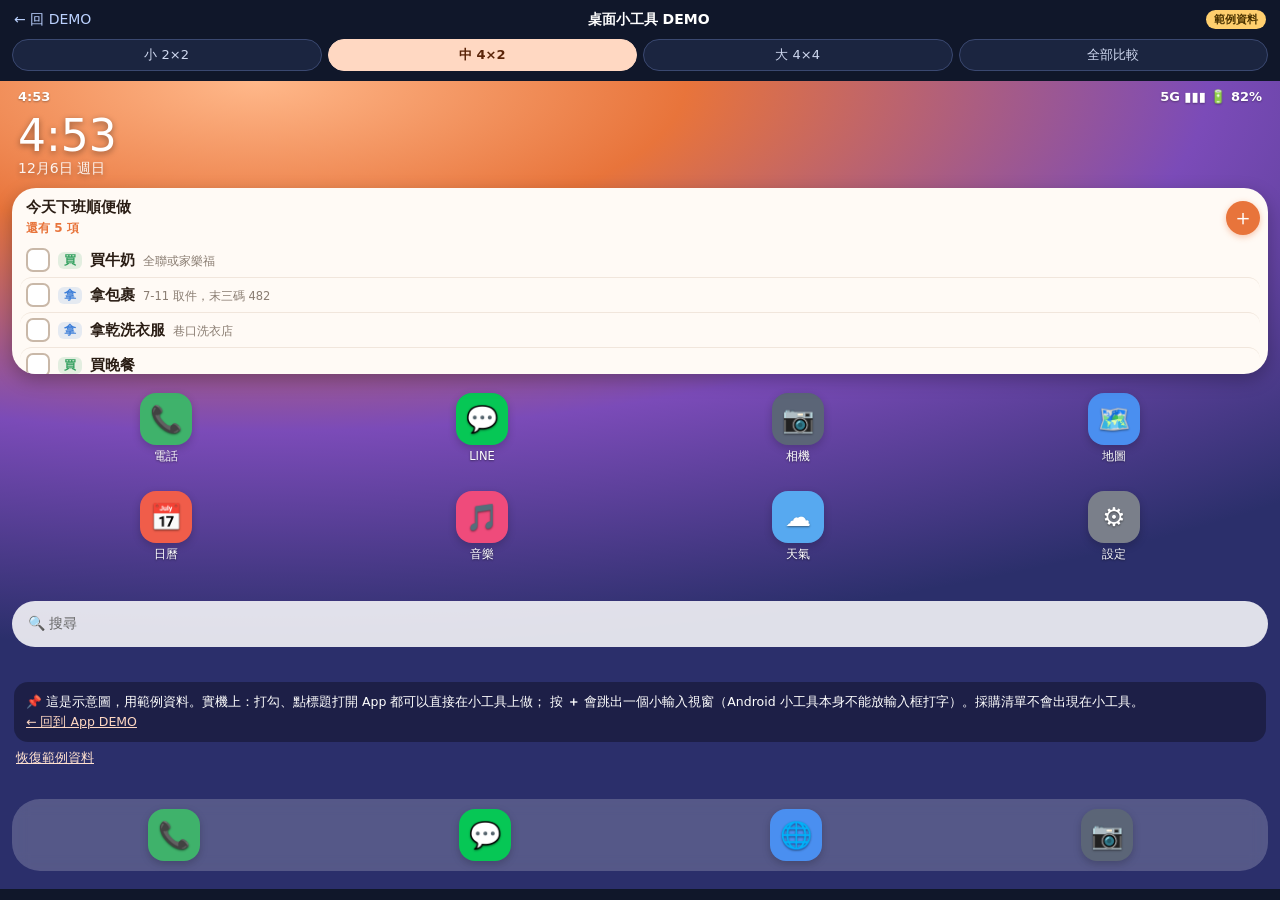
==== widget.html @ 7ecca576 "Add home-screen widget DEMO (small/medium/large)" ====
<!doctype html>
<html lang="zh-Hant-TW">
<head>
<meta charset="utf-8">
<meta name="viewport" content="width=device-width, initial-scale=1, viewport-fit=cover">
<title>順便備忘 · 桌面小工具 DEMO</title>
<meta name="theme-color" content="#1f2a44">
<link rel="icon" href="favicon.svg" type="image/svg+xml">
<link rel="stylesheet" href="widget.css">
</head>
<body>
<div class="topstrip">
  <a class="back" href="./">← 回 DEMO</a>
  <span class="ttl">桌面小工具 DEMO</span>
  <span class="badge">範例資料</span>
</div>
<div class="sizes" role="tablist">
  <button data-size="small">小 2×2</button>
  <button data-size="medium">中 4×2</button>
  <button data-size="large">大 4×4</button>
  <button data-size="all">全部比較</button>
</div>
<main id="home" class="home"></main>
<div id="sheet" class="sheet hidden"></div>
<div id="toast" class="toast hidden"></div>
<script type="module" src="widget.js"></script>
</body>
</html>
---- widget.css ----
* { box-sizing: border-box; }
html, body { margin: 0; height: 100%; }
body { font-family: "Noto Sans TC", "PingFang TC", "Microsoft JhengHei", system-ui, sans-serif; background: #10172a; color: #222; -webkit-tap-highlight-color: transparent; }
button { font: inherit; cursor: pointer; }
.topstrip { display: flex; align-items: center; gap: 8px; padding: 10px 14px 6px; background: #10172a; color: #fff; font-size: 14px; }
.topstrip .back { color: #bcd2ff; text-decoration: none; }
.topstrip .ttl { flex: 1; text-align: center; font-weight: 700; }
.badge { background: #ffcf6e; color: #4a3200; font-size: 11px; font-weight: 700; padding: 2px 8px; border-radius: 99px; }
.sizes { display: flex; gap: 6px; padding: 4px 12px 10px; background: #10172a; }
.sizes button { flex: 1; border: 1px solid #3a4870; background: #1b2540; color: #cfd8ef; border-radius: 99px; padding: 6px 0; font-size: 13px; }
.sizes button.on { background: #ffd8c2; color: #5a2408; border-color: #ffd8c2; font-weight: 700; }

/* 假桌面 */
.home { position: relative; min-height: calc(100vh - 92px); padding: 6px 12px 120px;
  background: radial-gradient(120% 70% at 20% 0%, #ffb88a 0%, #e8743b 28%, #7b4bb8 62%, #2b2f6b 100%); overflow: hidden; }
.statusbar { display: flex; justify-content: space-between; color: #fff; font-size: 13px; font-weight: 600; padding: 2px 6px 10px; text-shadow: 0 1px 2px #0005; }
.clock { color: #fff; text-shadow: 0 2px 6px #0006; padding: 0 6px 10px; }
.clock b { font-size: 44px; font-weight: 300; display: block; line-height: 1; }
.clock span { font-size: 14px; opacity: .9; }
.grid { display: grid; grid-template-columns: repeat(4, 1fr); grid-auto-rows: 88px; gap: 10px 8px; }
.app { display: flex; flex-direction: column; align-items: center; justify-content: center; gap: 4px; color: #fff; font-size: 11.5px; text-shadow: 0 1px 2px #0007; }
.app i { width: 52px; height: 52px; border-radius: 16px; display: grid; place-items: center; font-style: normal; font-size: 26px; box-shadow: 0 3px 8px #0003; }
.dock { position: absolute; left: 12px; right: 12px; bottom: 18px; display: grid; grid-template-columns: repeat(4, 1fr); padding: 10px 6px; border-radius: 28px; background: #ffffff33; backdrop-filter: blur(8px); }
.dock .app span { display: none; }
.search { grid-column: span 4; align-self: center; height: 46px; border-radius: 99px; background: #ffffffd9; display: flex; align-items: center; padding: 0 16px; color: #666; font-size: 14px; gap: 8px; }

/* 小工具 */
.w { position: relative; background: #fffaf5; border-radius: 24px; box-shadow: 0 6px 18px #0004; display: flex; flex-direction: column; overflow: hidden; }
.w.small { grid-column: span 2; grid-row: span 2; }
.w.medium { grid-column: span 4; grid-row: span 2; }
.w.large { grid-column: span 4; grid-row: span 4; }
.wh { display: flex; align-items: center; gap: 6px; padding: 10px 8px 6px 14px; }
.wh .open { flex: 1; min-width: 0; text-align: left; background: none; border: 0; padding: 0; color: #2a1d14; }
.wh .t { font-size: 14.5px; font-weight: 800; white-space: nowrap; overflow: hidden; text-overflow: ellipsis; display: block; }
.wh .c { font-size: 12px; color: #e8743b; font-weight: 700; }
.small .wh .t { font-size: 13px; }
.plus { width: 34px; height: 34px; flex: none; border-radius: 50%; border: 0; background: #e8743b; color: #fff; font-size: 22px; line-height: 1; box-shadow: 0 2px 6px #e8743b66; }
.wl { flex: 1; overflow-y: auto; padding: 0 8px 6px; }
.row { display: flex; align-items: center; gap: 8px; padding: 7px 6px; border-radius: 12px; transition: opacity .35s, transform .35s; }
.row + .row { border-top: 1px solid #f1e6dc; }
.row.done { opacity: .45; }
.row.done .nm { text-decoration: line-through; }
.row.leaving { opacity: 0; transform: translateX(30px); }
.cb { width: 24px; height: 24px; flex: none; border-radius: 7px; border: 2px solid #c9b8a8; background: #fff; display: grid; place-items: center; padding: 0; color: #fff; font-size: 15px; }
.row.done .cb { background: #2e9e5b; border-color: #2e9e5b; }
.tag { flex: none; font-size: 11.5px; font-weight: 800; padding: 1px 6px; border-radius: 6px; }
.tag.buy { color: #2e9e5b; background: #2e9e5b22; }
.tag.take { color: #3b7dd8; background: #3b7dd822; }
.txt { min-width: 0; flex: 1; }
.nm { font-size: 14.5px; font-weight: 600; color: #2a1d14; white-space: nowrap; overflow: hidden; text-overflow: ellipsis; display: block; }
.nt { font-size: 11.5px; color: #8a7d72; white-space: nowrap; overflow: hidden; text-overflow: ellipsis; display: block; }
.small .row { padding: 5px 2px; gap: 6px; }
.small .nm { font-size: 13px; }
.more { font-size: 12px; color: #8a7d72; text-align: center; padding: 2px 0 8px; }
.empty { flex: 1; display: grid; place-items: center; text-align: center; color: #8a7d72; font-size: 14px; padding: 8px; }
.empty b { display: block; font-size: 15px; color: #2a1d14; margin-bottom: 2px; }
.foot { display: flex; gap: 8px; padding: 6px 12px 12px; }
.foot .addbtn { flex: 1; border: 1.5px dashed #e8a37f; background: #fff3ea; color: #b4501d; border-radius: 14px; padding: 8px; font-weight: 700; font-size: 14px; }
.doneline { font-size: 12px; color: #8a7d72; padding: 4px 14px 0; }
.lbl { grid-column: span 4; color: #fff; font-size: 12px; font-weight: 700; text-shadow: 0 1px 2px #0007; align-self: end; padding-left: 4px; height: 18px; }
.grid .lbl { grid-row: span 1; height: auto; }
.caption { margin: 14px 2px 0; background: #00000055; color: #fff; border-radius: 14px; padding: 10px 12px; font-size: 12.5px; line-height: 1.6; }
.caption a { color: #ffd8c2; }
.reset { background: none; border: 0; color: #ffe1cf; text-decoration: underline; font-size: 12.5px; margin-top: 8px; padding: 0 4px; }

/* 新增小視窗（實機是 App 的小型對話框 Activity） */
.sheet { position: fixed; inset: 0; background: #0008; display: flex; align-items: center; justify-content: center; z-index: 20; padding: 20px; }
.sheet.hidden, .toast.hidden { display: none; }
.dlg { width: 100%; max-width: 340px; background: #fffbf7; border-radius: 26px; padding: 18px 18px 14px; box-shadow: 0 12px 40px #0007; }
.dlg h3 { margin: 0 0 4px; font-size: 18px; }
.dlg .sub { font-size: 12.5px; color: #8a7d72; margin-bottom: 12px; }
.dlg input { width: 100%; border: 1.5px solid #e2d4c7; border-radius: 12px; padding: 11px 12px; font-size: 16px; background: #fff; margin-bottom: 10px; outline: none; }
.dlg input:focus { border-color: #e8743b; }
.seg { display: flex; border: 1.5px solid #e2d4c7; border-radius: 99px; overflow: hidden; margin-bottom: 10px; }
.seg button { flex: 1; border: 0; background: #fff; padding: 8px 0; font-weight: 700; color: #6c5b4e; }
.seg button.on { background: #ffe3d3; color: #5a2408; }
.chips { display: flex; flex-wrap: wrap; gap: 6px; margin-bottom: 12px; }
.chips button { border: 1px solid #e2d4c7; background: #fff; border-radius: 99px; padding: 4px 10px; font-size: 13px; color: #5a4a3e; }
.acts { display: flex; justify-content: flex-end; gap: 8px; }
.acts button { border: 0; border-radius: 99px; padding: 9px 16px; font-weight: 700; }
.acts .cancel { background: none; color: #6c5b4e; }
.acts .ok { background: #e8743b; color: #fff; }
.acts .ok:disabled { background: #e7c9b7; }
.toast { position: fixed; left: 50%; bottom: 26px; transform: translateX(-50%); background: #2b2a33; color: #fff; padding: 10px 14px; border-radius: 14px; font-size: 13.5px; z-index: 30; display: flex; gap: 12px; align-items: center; max-width: 92vw; box-shadow: 0 6px 18px #0006; }
.toast button { background: none; border: 0; color: #ffb88a; font-weight: 700; padding: 0; }
.toast a { color: #ffb88a; font-weight: 700; }
/* 中尺寸：備註放同一行，多顯示幾項 */
.medium .row { padding: 5px 6px; }
.medium .txt { display: flex; align-items: baseline; gap: 8px; }
.medium .nm { flex: none; max-width: 62%; }
.medium .nt { flex: 1; min-width: 0; }
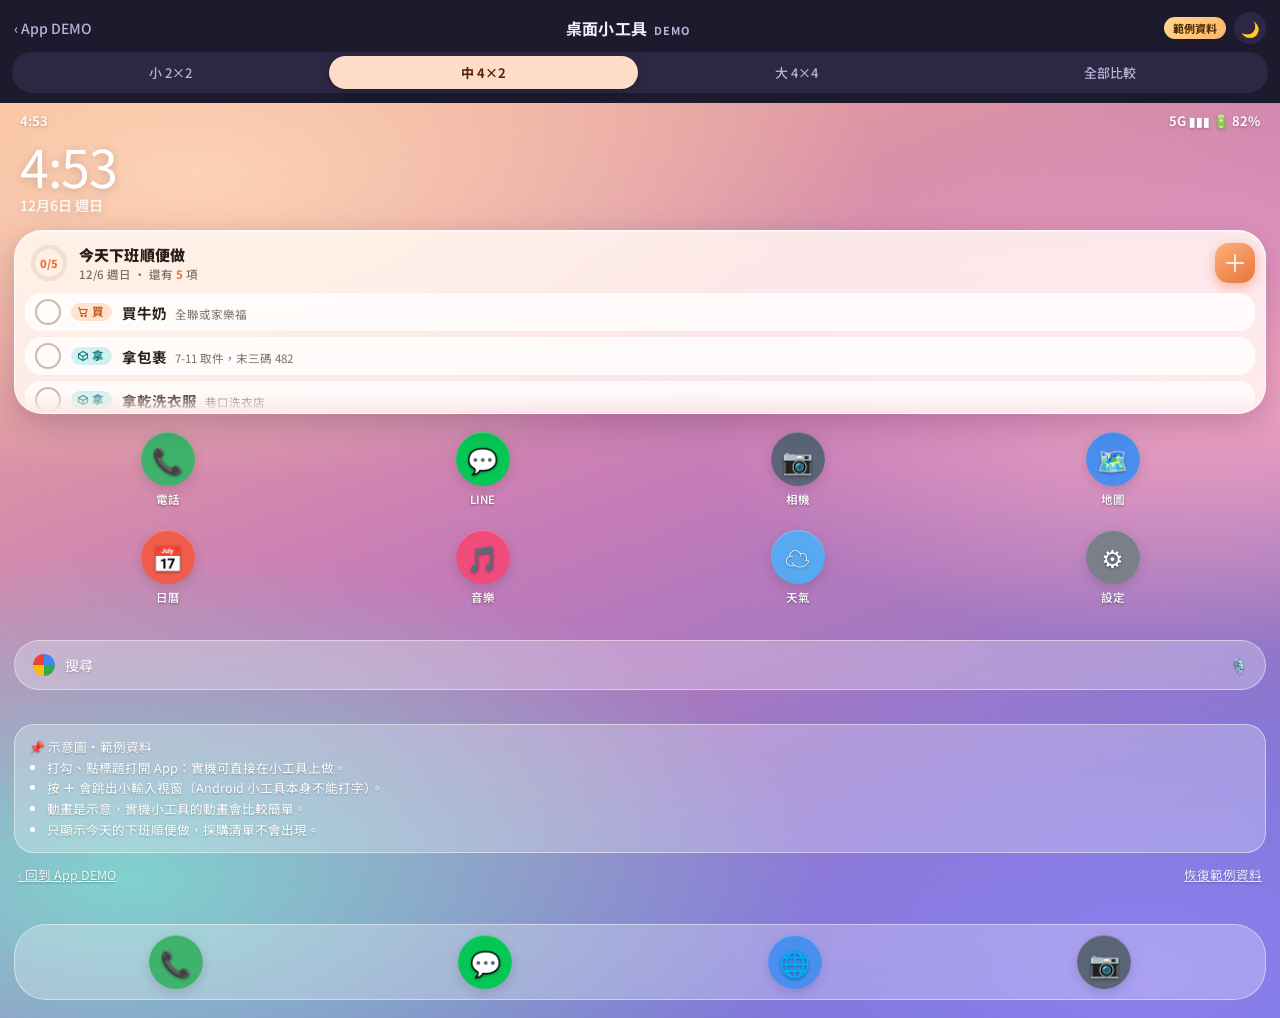
==== commit 27c78e0f: "Widget DEMO v2: Material You style, progress ring, bottom sheet, dark mode" ====
--- a/widget.html
+++ b/widget.html
@@ -4,25 +4,29 @@
 <meta charset="utf-8">
 <meta name="viewport" content="width=device-width, initial-scale=1, viewport-fit=cover">
 <title>順便備忘 · 桌面小工具 DEMO</title>
-<meta name="theme-color" content="#1f2a44">
+<meta name="theme-color" content="#2a2346">
 <link rel="icon" href="favicon.svg" type="image/svg+xml">
-<link rel="stylesheet" href="widget.css">
+<link rel="preconnect" href="https://fonts.googleapis.com">
+<link rel="preconnect" href="https://fonts.gstatic.com" crossorigin>
+<link href="https://fonts.googleapis.com/css2?family=Noto+Sans+TC:wght@400;500;700;900&display=swap" rel="stylesheet">
+<link rel="stylesheet" href="widget.css?v=3">
 </head>
 <body>
-<div class="topstrip">
-  <a class="back" href="./">← 回 DEMO</a>
-  <span class="ttl">桌面小工具 DEMO</span>
+<header class="appbar">
+  <a class="back" href="./" aria-label="回 App DEMO">‹ App DEMO</a>
+  <div class="ttl">桌面小工具 <small>DEMO</small></div>
   <span class="badge">範例資料</span>
-</div>
-<div class="sizes" role="tablist">
+  <button class="theme" data-act="theme" aria-label="切換深淺色">🌙</button>
+</header>
+<nav class="sizes" role="tablist">
   <button data-size="small">小 2×2</button>
   <button data-size="medium">中 4×2</button>
   <button data-size="large">大 4×4</button>
   <button data-size="all">全部比較</button>
-</div>
+</nav>
 <main id="home" class="home"></main>
 <div id="sheet" class="sheet hidden"></div>
 <div id="toast" class="toast hidden"></div>
-<script type="module" src="widget.js"></script>
+<script type="module" src="widget.js?v=3"></script>
 </body>
 </html>
--- a/widget.css
+++ b/widget.css
@@ -1,91 +1,192 @@
+:root {
+  --font: "Noto Sans TC", "PingFang TC", "Microsoft JhengHei", system-ui, sans-serif;
+  --bar: #1d1a2e; --bar-ink: #f4efff; --bar-soft: #b9b2d6; --pill: #2c2844; --pill-on: #ffdcc7; --pill-on-ink: #5b2408;
+  --surface: rgba(255, 249, 244, .84); --surface-line: rgba(255, 255, 255, .75);
+  --tile: rgba(255, 255, 255, .78); --tile-done: rgba(255, 255, 255, .45);
+  --ink: #2a1f1a; --ink-soft: #7d6f66; --accent: #e8743b; --accent-2: #ffb07c; --accent-tonal: #ffe2d1; --accent-ink: #6a2a09;
+  --take: #0f7f86; --take-bg: #d2f1ee; --buy: #c25410; --buy-bg: #ffe3cc;
+  --ok: #2e9e6b; --ring-track: #f1dfd3;
+  --sheet: #fffaf6; --field: #f6ece4; --chip: #fff; --chip-line: #ead9cc;
+  --wall: radial-gradient(90% 55% at 15% 8%, #ffd3b5 0%, transparent 60%),
+          radial-gradient(70% 50% at 95% 30%, #f6a6c1 0%, transparent 60%),
+          radial-gradient(90% 60% at 10% 85%, #7fd3cf 0%, transparent 60%),
+          radial-gradient(80% 60% at 90% 95%, #8f7ff0 0%, transparent 65%),
+          linear-gradient(160deg, #f7b38f 0%, #c77bb8 45%, #5e6fd6 100%);
+  --glass: rgba(255, 255, 255, .26); --glass-line: rgba(255, 255, 255, .45);
+}
+body.dark {
+  --surface: rgba(38, 33, 48, .82); --surface-line: rgba(255, 255, 255, .10);
+  --tile: rgba(255, 255, 255, .07); --tile-done: rgba(255, 255, 255, .03);
+  --ink: #f5ece6; --ink-soft: #b5a9a1; --accent: #ff9a62; --accent-2: #ffc29c; --accent-tonal: #5a3423; --accent-ink: #ffe2d1;
+  --take: #6fd8d6; --take-bg: rgba(111, 216, 214, .16); --buy: #ffb37a; --buy-bg: rgba(255, 179, 122, .16);
+  --ok: #6bd59c; --ring-track: rgba(255, 255, 255, .12);
+  --sheet: #26212f; --field: #332c3d; --chip: #2f2938; --chip-line: #4a4156;
+  --wall: radial-gradient(90% 55% at 15% 8%, #6b3b5a 0%, transparent 60%),
+          radial-gradient(70% 50% at 95% 30%, #3b2f6e 0%, transparent 60%),
+          radial-gradient(90% 60% at 10% 85%, #164a55 0%, transparent 60%),
+          linear-gradient(160deg, #2a2140 0%, #1b1b33 55%, #0f1424 100%);
+  --glass: rgba(255, 255, 255, .10); --glass-line: rgba(255, 255, 255, .16);
+}
 * { box-sizing: border-box; }
-html, body { margin: 0; height: 100%; }
-body { font-family: "Noto Sans TC", "PingFang TC", "Microsoft JhengHei", system-ui, sans-serif; background: #10172a; color: #222; -webkit-tap-highlight-color: transparent; }
-button { font: inherit; cursor: pointer; }
-.topstrip { display: flex; align-items: center; gap: 8px; padding: 10px 14px 6px; background: #10172a; color: #fff; font-size: 14px; }
-.topstrip .back { color: #bcd2ff; text-decoration: none; }
-.topstrip .ttl { flex: 1; text-align: center; font-weight: 700; }
-.badge { background: #ffcf6e; color: #4a3200; font-size: 11px; font-weight: 700; padding: 2px 8px; border-radius: 99px; }
-.sizes { display: flex; gap: 6px; padding: 4px 12px 10px; background: #10172a; }
-.sizes button { flex: 1; border: 1px solid #3a4870; background: #1b2540; color: #cfd8ef; border-radius: 99px; padding: 6px 0; font-size: 13px; }
-.sizes button.on { background: #ffd8c2; color: #5a2408; border-color: #ffd8c2; font-weight: 700; }
+html, body { margin: 0; min-height: 100%; }
+body { font-family: var(--font); background: var(--bar); color: var(--ink); -webkit-tap-highlight-color: transparent; -webkit-font-smoothing: antialiased; }
+button { font: inherit; cursor: pointer; color: inherit; }
+
+/* 頂部 */
+.appbar { display: flex; align-items: center; gap: 8px; padding: 12px 14px 8px; background: var(--bar); color: var(--bar-ink); }
+.appbar .back { color: var(--bar-soft); text-decoration: none; font-size: 14px; font-weight: 500; }
+.appbar .ttl { flex: 1; text-align: center; font-weight: 700; font-size: 16px; letter-spacing: .02em; }
+.appbar .ttl small { font-size: 11px; font-weight: 700; color: var(--bar-soft); letter-spacing: .1em; margin-left: 2px; }
+.badge { background: linear-gradient(135deg, #ffd88a, #ffb36b); color: #4a2a00; font-size: 11px; font-weight: 700; padding: 3px 9px; border-radius: 99px; }
+.theme { width: 32px; height: 32px; border-radius: 50%; border: 0; background: var(--pill); font-size: 15px; display: grid; place-items: center; padding: 0; }
+.sizes { display: flex; gap: 4px; margin: 0 12px; padding: 4px; background: var(--pill); border-radius: 99px; }
+.sizes button { flex: 1; border: 0; background: transparent; color: var(--bar-soft); border-radius: 99px; padding: 7px 0; font-size: 13px; font-weight: 500; transition: background .25s, color .25s; }
+.sizes button.on { background: var(--pill-on); color: var(--pill-on-ink); font-weight: 700; box-shadow: 0 2px 8px #0004; }
+.appbar + .sizes { margin-bottom: 10px; }
 
 /* 假桌面 */
-.home { position: relative; min-height: calc(100vh - 92px); padding: 6px 12px 120px;
-  background: radial-gradient(120% 70% at 20% 0%, #ffb88a 0%, #e8743b 28%, #7b4bb8 62%, #2b2f6b 100%); overflow: hidden; }
-.statusbar { display: flex; justify-content: space-between; color: #fff; font-size: 13px; font-weight: 600; padding: 2px 6px 10px; text-shadow: 0 1px 2px #0005; }
-.clock { color: #fff; text-shadow: 0 2px 6px #0006; padding: 0 6px 10px; }
-.clock b { font-size: 44px; font-weight: 300; display: block; line-height: 1; }
-.clock span { font-size: 14px; opacity: .9; }
-.grid { display: grid; grid-template-columns: repeat(4, 1fr); grid-auto-rows: 88px; gap: 10px 8px; }
-.app { display: flex; flex-direction: column; align-items: center; justify-content: center; gap: 4px; color: #fff; font-size: 11.5px; text-shadow: 0 1px 2px #0007; }
-.app i { width: 52px; height: 52px; border-radius: 16px; display: grid; place-items: center; font-style: normal; font-size: 26px; box-shadow: 0 3px 8px #0003; }
-.dock { position: absolute; left: 12px; right: 12px; bottom: 18px; display: grid; grid-template-columns: repeat(4, 1fr); padding: 10px 6px; border-radius: 28px; background: #ffffff33; backdrop-filter: blur(8px); }
+.home { position: relative; min-height: calc(100vh - 104px); padding: 8px 14px 130px; background: var(--wall); overflow: hidden; }
+.home::before { content: ""; position: absolute; inset: 0; background: url("data:image/svg+xml,%3Csvg xmlns='http://www.w3.org/2000/svg' width='120' height='120'%3E%3Cfilter id='n'%3E%3CfeTurbulence baseFrequency='.9' numOctaves='2'/%3E%3C/filter%3E%3Crect width='120' height='120' filter='url(%23n)' opacity='.05'/%3E%3C/svg%3E"); pointer-events: none; }
+.home > * { position: relative; }
+.statusbar { display: flex; justify-content: space-between; color: #fff; font-size: 13px; font-weight: 600; padding: 0 6px 6px; text-shadow: 0 1px 3px #0004; }
+.clock { color: #fff; text-shadow: 0 2px 10px #0003; padding: 4px 6px 14px; }
+.clock b { font-size: 52px; font-weight: 400; display: block; line-height: 1; letter-spacing: -.02em; }
+.clock span { font-size: 14px; font-weight: 500; opacity: .92; }
+.grid { display: grid; grid-template-columns: repeat(4, 1fr); grid-auto-rows: 86px; gap: 12px 8px; }
+.app { display: flex; flex-direction: column; align-items: center; justify-content: center; gap: 5px; color: #fff; font-size: 11.5px; font-weight: 500; text-shadow: 0 1px 3px #0006; }
+.app i { width: 54px; height: 54px; border-radius: 50%; display: grid; place-items: center; font-style: normal; font-size: 25px; box-shadow: 0 4px 12px #0002, inset 0 1px 0 #fff4; }
+.dock { position: absolute; left: 14px; right: 14px; bottom: 18px; display: grid; grid-template-columns: repeat(4, 1fr); padding: 10px 6px; border-radius: 32px; background: var(--glass); border: 1px solid var(--glass-line); backdrop-filter: blur(14px); -webkit-backdrop-filter: blur(14px); }
 .dock .app span { display: none; }
-.search { grid-column: span 4; align-self: center; height: 46px; border-radius: 99px; background: #ffffffd9; display: flex; align-items: center; padding: 0 16px; color: #666; font-size: 14px; gap: 8px; }
+.search { grid-column: span 4; align-self: center; height: 50px; border-radius: 99px; background: var(--glass); border: 1px solid var(--glass-line); backdrop-filter: blur(14px); -webkit-backdrop-filter: blur(14px); display: flex; align-items: center; padding: 0 18px; color: #fff; font-size: 14px; gap: 10px; text-shadow: 0 1px 2px #0004; }
+.search .g { width: 22px; height: 22px; border-radius: 50%; background: conic-gradient(#4285f4 0 25%, #34a853 0 50%, #fbbc05 0 75%, #ea4335 0); }
+.search .mic { margin-left: auto; opacity: .9; }
 
 /* 小工具 */
-.w { position: relative; background: #fffaf5; border-radius: 24px; box-shadow: 0 6px 18px #0004; display: flex; flex-direction: column; overflow: hidden; }
+.w { position: relative; background: var(--surface); border: 1px solid var(--surface-line); border-radius: 28px;
+  backdrop-filter: blur(22px) saturate(1.3); -webkit-backdrop-filter: blur(22px) saturate(1.3);
+  box-shadow: 0 10px 30px rgba(40, 20, 60, .22), 0 1px 0 rgba(255, 255, 255, .6) inset; display: flex; flex-direction: column; overflow: hidden; }
 .w.small { grid-column: span 2; grid-row: span 2; }
 .w.medium { grid-column: span 4; grid-row: span 2; }
 .w.large { grid-column: span 4; grid-row: span 4; }
-.wh { display: flex; align-items: center; gap: 6px; padding: 10px 8px 6px 14px; }
-.wh .open { flex: 1; min-width: 0; text-align: left; background: none; border: 0; padding: 0; color: #2a1d14; }
-.wh .t { font-size: 14.5px; font-weight: 800; white-space: nowrap; overflow: hidden; text-overflow: ellipsis; display: block; }
-.wh .c { font-size: 12px; color: #e8743b; font-weight: 700; }
-.small .wh .t { font-size: 13px; }
-.plus { width: 34px; height: 34px; flex: none; border-radius: 50%; border: 0; background: #e8743b; color: #fff; font-size: 22px; line-height: 1; box-shadow: 0 2px 6px #e8743b66; }
-.wl { flex: 1; overflow-y: auto; padding: 0 8px 6px; }
-.row { display: flex; align-items: center; gap: 8px; padding: 7px 6px; border-radius: 12px; transition: opacity .35s, transform .35s; }
-.row + .row { border-top: 1px solid #f1e6dc; }
-.row.done { opacity: .45; }
-.row.done .nm { text-decoration: line-through; }
-.row.leaving { opacity: 0; transform: translateX(30px); }
-.cb { width: 24px; height: 24px; flex: none; border-radius: 7px; border: 2px solid #c9b8a8; background: #fff; display: grid; place-items: center; padding: 0; color: #fff; font-size: 15px; }
-.row.done .cb { background: #2e9e5b; border-color: #2e9e5b; }
-.tag { flex: none; font-size: 11.5px; font-weight: 800; padding: 1px 6px; border-radius: 6px; }
-.tag.buy { color: #2e9e5b; background: #2e9e5b22; }
-.tag.take { color: #3b7dd8; background: #3b7dd822; }
+.wh { display: flex; align-items: center; gap: 10px; padding: 12px 10px 8px 14px; }
+.wh .open { flex: 1; min-width: 0; display: flex; align-items: center; gap: 10px; text-align: left; background: none; border: 0; padding: 0; color: var(--ink); }
+.ring { position: relative; width: 40px; height: 40px; flex: none; }
+.ring svg { width: 100%; height: 100%; transform: rotate(-90deg); }
+.ring circle { fill: none; stroke-width: 4.5; }
+.ring .trk { stroke: var(--ring-track); }
+.ring .val { stroke: var(--accent); stroke-linecap: round; transition: stroke-dashoffset .6s cubic-bezier(.2, .8, .2, 1); }
+.ring b { position: absolute; inset: 0; display: grid; place-items: center; font-size: 11px; font-weight: 900; color: var(--accent); letter-spacing: -.02em; }
+.ring.full b { color: var(--ok); }
+.hd { min-width: 0; }
+.hd .t { font-size: 15px; font-weight: 900; white-space: nowrap; overflow: hidden; text-overflow: ellipsis; display: block; letter-spacing: .01em; }
+.hd .d { font-size: 11.5px; color: var(--ink-soft); font-weight: 500; white-space: nowrap; display: block; margin-top: 1px; }
+.hd .d em { font-style: normal; color: var(--accent); font-weight: 700; }
+.small .wh { padding: 11px 9px 6px 11px; gap: 6px; }
+.small .wh .open { gap: 7px; }
+.small .ring { width: 32px; height: 32px; }
+.small .ring b { font-size: 9.5px; }
+.small .hd .t { font-size: 13px; }
+.small .hd .d { font-size: 10.5px; }
+.plus { width: 40px; height: 40px; flex: none; border-radius: 14px; border: 0; background: linear-gradient(145deg, var(--accent-2), var(--accent)); color: #fff; font-size: 24px; font-weight: 400; line-height: 1; box-shadow: 0 4px 12px rgba(232, 116, 59, .45); display: grid; place-items: center; padding: 0 0 2px; transition: transform .15s; }
+.plus:active { transform: scale(.92); }
+.small .plus { width: 32px; height: 32px; border-radius: 12px; font-size: 20px; }
+.wl { flex: 1; overflow-y: auto; padding: 2px 10px 10px; display: flex; flex-direction: column; gap: 6px; scrollbar-width: none; }
+.wl::-webkit-scrollbar { display: none; }
+.row { display: flex; align-items: center; gap: 10px; padding: 8px 10px; background: var(--tile); border-radius: 16px; max-height: 64px; flex: none;
+  transition: opacity .35s ease, transform .35s ease, max-height .35s ease .15s, padding .35s ease .15s, margin .35s ease .15s, background .3s; }
+.row.done { background: var(--tile-done); }
+.row.done .nm { color: var(--ink-soft); text-decoration: line-through; text-decoration-color: var(--ink-soft); }
+.row.done .tag, .row.done .nt { opacity: .5; }
+.row.leaving { opacity: 0; transform: translateX(24px) scale(.97); max-height: 0; padding-top: 0; padding-bottom: 0; margin-bottom: -6px; }
+.row.enter { animation: rowIn .45s cubic-bezier(.2, .8, .2, 1); }
+@keyframes rowIn { from { opacity: 0; transform: translateY(-8px) scale(.97); } }
+.cb { width: 26px; height: 26px; flex: none; border-radius: 50%; border: 2px solid #cdb9aa; background: transparent; display: grid; place-items: center; padding: 0; transition: background .25s, border-color .25s, transform .2s; }
+body.dark .cb { border-color: #6d6077; }
+.cb svg { width: 15px; height: 15px; stroke: #fff; stroke-width: 3.2; fill: none; stroke-linecap: round; stroke-linejoin: round; stroke-dasharray: 22; stroke-dashoffset: 22; transition: stroke-dashoffset .3s ease .05s; }
+.row.done .cb { background: var(--ok); border-color: var(--ok); animation: pop .35s ease; }
+.row.done .cb svg { stroke-dashoffset: 0; }
+@keyframes pop { 50% { transform: scale(1.18); } }
+.tag { flex: none; display: inline-flex; align-items: center; gap: 3px; font-size: 11.5px; font-weight: 700; padding: 3px 8px 3px 6px; border-radius: 99px; line-height: 1; }
+.tag svg { width: 12px; height: 12px; fill: none; stroke: currentColor; stroke-width: 2.2; stroke-linecap: round; stroke-linejoin: round; }
+.tag.buy { color: var(--buy); background: var(--buy-bg); }
+.tag.take { color: var(--take); background: var(--take-bg); }
 .txt { min-width: 0; flex: 1; }
-.nm { font-size: 14.5px; font-weight: 600; color: #2a1d14; white-space: nowrap; overflow: hidden; text-overflow: ellipsis; display: block; }
-.nt { font-size: 11.5px; color: #8a7d72; white-space: nowrap; overflow: hidden; text-overflow: ellipsis; display: block; }
-.small .row { padding: 5px 2px; gap: 6px; }
+.nm { font-size: 14.5px; font-weight: 700; color: var(--ink); white-space: nowrap; overflow: hidden; text-overflow: ellipsis; display: block; }
+.nt { font-size: 11.5px; color: var(--ink-soft); white-space: nowrap; overflow: hidden; text-overflow: ellipsis; display: block; margin-top: 1px; }
+.small .wl { padding: 0 8px 4px; gap: 5px; }
+.small .row { padding: 6px 7px; gap: 6px; border-radius: 13px; }
+.small .cb { width: 22px; height: 22px; }
+.small .cb svg { width: 12px; height: 12px; }
+.small .tag { padding: 3px 6px; }
+.small .tag svg { display: none; }
 .small .nm { font-size: 13px; }
-.more { font-size: 12px; color: #8a7d72; text-align: center; padding: 2px 0 8px; }
-.empty { flex: 1; display: grid; place-items: center; text-align: center; color: #8a7d72; font-size: 14px; padding: 8px; }
-.empty b { display: block; font-size: 15px; color: #2a1d14; margin-bottom: 2px; }
-.foot { display: flex; gap: 8px; padding: 6px 12px 12px; }
-.foot .addbtn { flex: 1; border: 1.5px dashed #e8a37f; background: #fff3ea; color: #b4501d; border-radius: 14px; padding: 8px; font-weight: 700; font-size: 14px; }
-.doneline { font-size: 12px; color: #8a7d72; padding: 4px 14px 0; }
-.lbl { grid-column: span 4; color: #fff; font-size: 12px; font-weight: 700; text-shadow: 0 1px 2px #0007; align-self: end; padding-left: 4px; height: 18px; }
-.grid .lbl { grid-row: span 1; height: auto; }
-.caption { margin: 14px 2px 0; background: #00000055; color: #fff; border-radius: 14px; padding: 10px 12px; font-size: 12.5px; line-height: 1.6; }
-.caption a { color: #ffd8c2; }
-.reset { background: none; border: 0; color: #ffe1cf; text-decoration: underline; font-size: 12.5px; margin-top: 8px; padding: 0 4px; }
+.medium .row { padding: 6px 10px; }
+.medium .txt { display: flex; align-items: baseline; gap: 8px; }
+.medium .nm { flex: none; max-width: 58%; }
+.medium .nt { flex: 1; min-width: 0; margin: 0; }
+.more { font-size: 11.5px; color: var(--ink-soft); text-align: center; padding: 0 0 9px; font-weight: 500; }
+.empty { flex: 1; display: flex; flex-direction: column; align-items: center; justify-content: center; text-align: center; color: var(--ink-soft); font-size: 12.5px; padding: 0 12px 12px; gap: 4px; }
+.empty svg { width: 64px; height: 64px; }
+.small .empty svg { width: 46px; height: 46px; }
+.empty b { display: block; font-size: 14.5px; color: var(--ink); font-weight: 700; }
+.small .empty b { font-size: 12.5px; }
+.foot { padding: 4px 12px 12px; display: flex; flex-direction: column; gap: 8px; }
+.bar { height: 6px; border-radius: 99px; background: var(--ring-track); overflow: hidden; }
+.bar i { display: block; height: 100%; border-radius: 99px; background: linear-gradient(90deg, var(--accent-2), var(--accent)); transition: width .6s cubic-bezier(.2, .8, .2, 1); }
+.barline { display: flex; justify-content: space-between; font-size: 11.5px; color: var(--ink-soft); font-weight: 500; }
+.addbtn { border: 0; background: var(--accent-tonal); color: var(--accent-ink); border-radius: 16px; padding: 10px; font-weight: 700; font-size: 14px; display: flex; align-items: center; justify-content: center; gap: 6px; }
+.lbl { color: #fff; font-size: 12.5px; font-weight: 700; text-shadow: 0 1px 3px #0006; padding: 4px 4px 8px; display: flex; align-items: center; gap: 6px; }
+.lbl span { background: var(--glass); border: 1px solid var(--glass-line); padding: 2px 9px; border-radius: 99px; font-size: 11.5px; }
+.caption { margin: 16px 0 0; background: var(--glass); border: 1px solid var(--glass-line); backdrop-filter: blur(14px); -webkit-backdrop-filter: blur(14px); color: #fff; border-radius: 20px; padding: 12px 14px; font-size: 12.5px; line-height: 1.65; text-shadow: 0 1px 2px #0004; }
+.caption ul { margin: 0; padding-left: 18px; }
+.caption a { color: #fff; font-weight: 700; }
+.links { display: flex; justify-content: space-between; margin-top: 8px; }
+.reset { background: none; border: 0; color: #fff; opacity: .85; text-decoration: underline; font-size: 12.5px; padding: 4px; text-shadow: 0 1px 2px #0005; }
 
-/* 新增小視窗（實機是 App 的小型對話框 Activity） */
-.sheet { position: fixed; inset: 0; background: #0008; display: flex; align-items: center; justify-content: center; z-index: 20; padding: 20px; }
+/* 新增：底部面板（實機是 App 的小對話框） */
+.sheet { position: fixed; inset: 0; background: rgba(20, 10, 30, .45); display: flex; align-items: flex-end; justify-content: center; z-index: 20; animation: fade .25s; }
 .sheet.hidden, .toast.hidden { display: none; }
-.dlg { width: 100%; max-width: 340px; background: #fffbf7; border-radius: 26px; padding: 18px 18px 14px; box-shadow: 0 12px 40px #0007; }
-.dlg h3 { margin: 0 0 4px; font-size: 18px; }
-.dlg .sub { font-size: 12.5px; color: #8a7d72; margin-bottom: 12px; }
-.dlg input { width: 100%; border: 1.5px solid #e2d4c7; border-radius: 12px; padding: 11px 12px; font-size: 16px; background: #fff; margin-bottom: 10px; outline: none; }
-.dlg input:focus { border-color: #e8743b; }
-.seg { display: flex; border: 1.5px solid #e2d4c7; border-radius: 99px; overflow: hidden; margin-bottom: 10px; }
-.seg button { flex: 1; border: 0; background: #fff; padding: 8px 0; font-weight: 700; color: #6c5b4e; }
-.seg button.on { background: #ffe3d3; color: #5a2408; }
-.chips { display: flex; flex-wrap: wrap; gap: 6px; margin-bottom: 12px; }
-.chips button { border: 1px solid #e2d4c7; background: #fff; border-radius: 99px; padding: 4px 10px; font-size: 13px; color: #5a4a3e; }
-.acts { display: flex; justify-content: flex-end; gap: 8px; }
-.acts button { border: 0; border-radius: 99px; padding: 9px 16px; font-weight: 700; }
-.acts .cancel { background: none; color: #6c5b4e; }
-.acts .ok { background: #e8743b; color: #fff; }
-.acts .ok:disabled { background: #e7c9b7; }
-.toast { position: fixed; left: 50%; bottom: 26px; transform: translateX(-50%); background: #2b2a33; color: #fff; padding: 10px 14px; border-radius: 14px; font-size: 13.5px; z-index: 30; display: flex; gap: 12px; align-items: center; max-width: 92vw; box-shadow: 0 6px 18px #0006; }
-.toast button { background: none; border: 0; color: #ffb88a; font-weight: 700; padding: 0; }
-.toast a { color: #ffb88a; font-weight: 700; }
-/* 中尺寸：備註放同一行，多顯示幾項 */
-.medium .row { padding: 5px 6px; }
-.medium .txt { display: flex; align-items: baseline; gap: 8px; }
-.medium .nm { flex: none; max-width: 62%; }
-.medium .nt { flex: 1; min-width: 0; }
+@keyframes fade { from { opacity: 0; } }
+.dlg { width: 100%; max-width: 480px; background: var(--sheet); color: var(--ink); border-radius: 28px 28px 0 0; padding: 10px 18px 22px; box-shadow: 0 -10px 40px rgba(0, 0, 0, .3); animation: up .32s cubic-bezier(.2, .8, .2, 1); }
+@keyframes up { from { transform: translateY(100%); } }
+.handle { width: 36px; height: 4px; border-radius: 99px; background: var(--chip-line); margin: 2px auto 12px; }
+.dlg h3 { margin: 0; font-size: 19px; font-weight: 900; }
+.dlg .sub { font-size: 12px; color: var(--ink-soft); margin: 3px 0 14px; }
+.field { position: relative; margin-bottom: 10px; }
+.dlg input { width: 100%; border: 2px solid transparent; border-radius: 16px; padding: 13px 14px; font-size: 16px; font-family: var(--font); background: var(--field); color: var(--ink); outline: none; transition: border-color .2s, background .2s; }
+.dlg input:focus { border-color: var(--accent); background: transparent; }
+.dlg input::placeholder { color: var(--ink-soft); }
+.seg { display: flex; gap: 6px; padding: 4px; background: var(--field); border-radius: 99px; margin-bottom: 10px; }
+.seg button { flex: 1; border: 0; background: transparent; padding: 8px 0; border-radius: 99px; font-weight: 700; color: var(--ink-soft); display: flex; align-items: center; justify-content: center; gap: 5px; transition: background .2s, color .2s; }
+.seg button svg { width: 15px; height: 15px; fill: none; stroke: currentColor; stroke-width: 2.2; stroke-linecap: round; stroke-linejoin: round; }
+.seg button.on[data-t="take"] { background: var(--take-bg); color: var(--take); }
+.seg button.on[data-t="buy"] { background: var(--buy-bg); color: var(--buy); }
+.chips-t { font-size: 12px; color: var(--ink-soft); font-weight: 700; margin: 4px 2px 8px; }
+.chips { display: flex; flex-wrap: wrap; gap: 8px; margin-bottom: 16px; }
+.chips button { border: 1px solid var(--chip-line); background: var(--chip); border-radius: 12px; padding: 7px 11px 7px 9px; font-size: 13px; font-weight: 500; display: inline-flex; align-items: center; gap: 5px; }
+.chips button i { font-style: normal; font-size: 11px; font-weight: 700; padding: 1px 5px; border-radius: 6px; }
+.chips button i.take { color: var(--take); background: var(--take-bg); }
+.chips button i.buy { color: var(--buy); background: var(--buy-bg); }
+.acts { display: flex; gap: 10px; }
+.acts button { border: 0; border-radius: 99px; padding: 13px 18px; font-weight: 700; font-size: 15px; }
+.acts .cancel { background: var(--field); color: var(--ink-soft); }
+.acts .ok { flex: 1; background: linear-gradient(145deg, var(--accent-2), var(--accent)); color: #fff; box-shadow: 0 4px 14px rgba(232, 116, 59, .4); }
+.acts .ok:disabled { opacity: .45; box-shadow: none; }
+.toast { position: fixed; left: 50%; bottom: 28px; transform: translateX(-50%); background: #2b2635; color: #fff; padding: 11px 16px; border-radius: 16px; font-size: 13.5px; z-index: 30; display: flex; gap: 14px; align-items: center; max-width: 92vw; box-shadow: 0 8px 24px #0006; animation: toastIn .3s cubic-bezier(.2, .8, .2, 1); white-space: nowrap; }
+@keyframes toastIn { from { opacity: 0; transform: translate(-50%, 12px); } }
+.toast button { background: none; border: 0; color: #ffb07c; font-weight: 700; padding: 0; }
+.toast a { color: #ffb07c; font-weight: 700; text-decoration: none; }
+.ring.full .val { stroke: var(--ok); }
+.row.done .cb svg { animation: draw .35s ease .05s both; }
+@keyframes draw { from { stroke-dashoffset: 22; } to { stroke-dashoffset: 0; } }
+/* 尺寸微調：小尺寸 3 項完整顯示、大尺寸多放一點 */
+.small .wh { padding: 10px 9px 5px 11px; }
+.small .wl { gap: 4px; padding-bottom: 2px; }
+.small .row { padding: 4px 7px; }
+.small .more { padding: 3px 0 7px; font-size: 11px; }
+.large .row { padding: 7px 10px; }
+.large .wl { gap: 5px; }
+.large .foot { padding: 2px 12px 10px; gap: 6px; }
+.large .addbtn { padding: 8px; }
+/* 可捲動清單底部淡出，表示還有更多 */
+.medium .wl, .large .wl { -webkit-mask-image: linear-gradient(to bottom, #000 82%, transparent); mask-image: linear-gradient(to bottom, #000 82%, transparent); padding-bottom: 14px; }
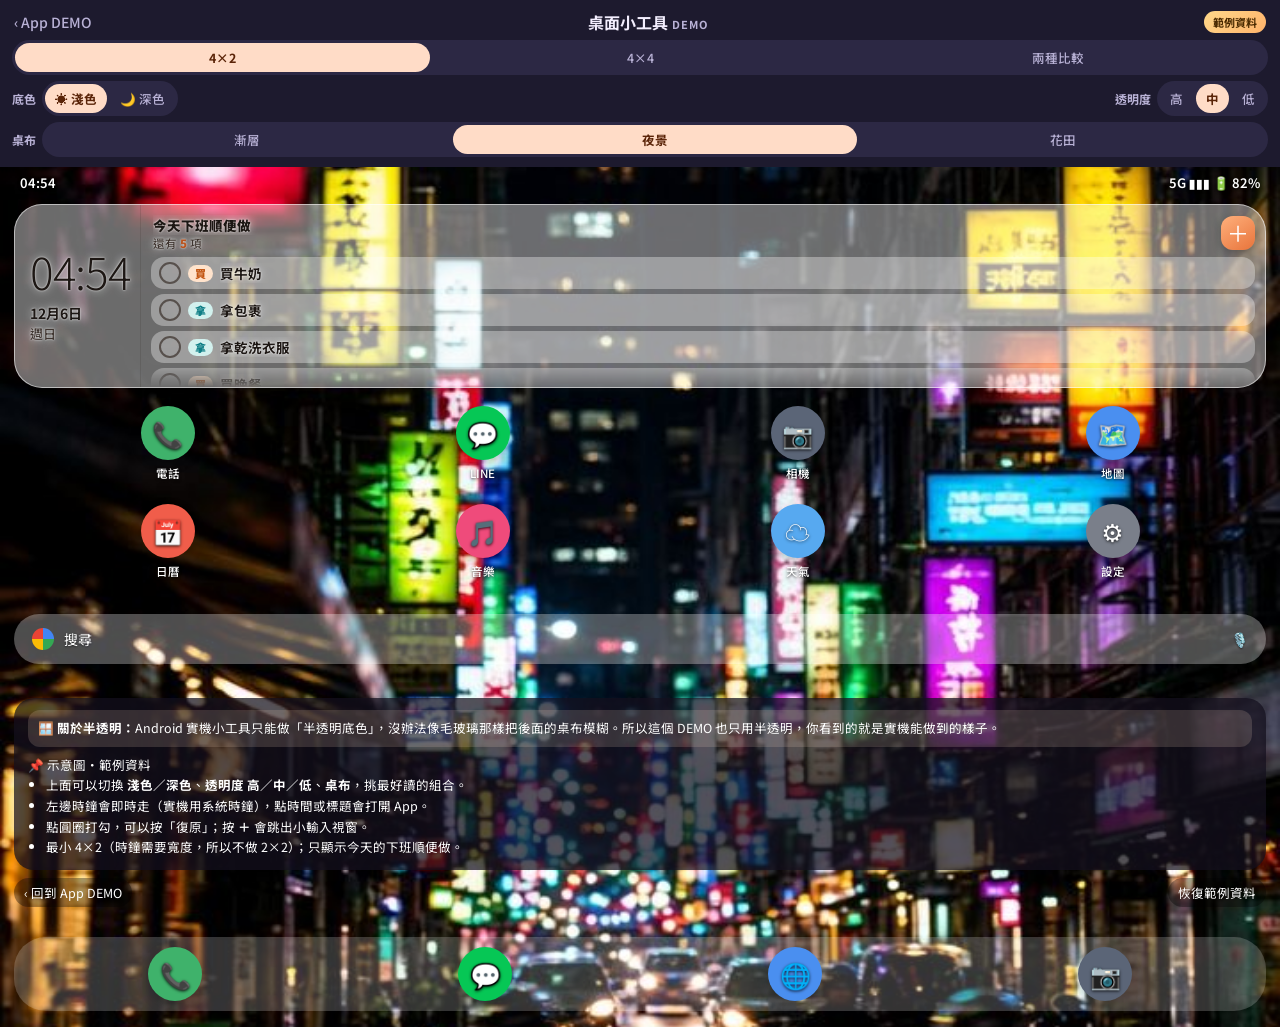
==== commit 2af8623c: "Widget DEMO v3: translucent background, live clock, wallpaper/tint/transparency switchers" ====
--- a/widget.html
+++ b/widget.html
@@ -4,29 +4,33 @@
 <meta charset="utf-8">
 <meta name="viewport" content="width=device-width, initial-scale=1, viewport-fit=cover">
 <title>順便備忘 · 桌面小工具 DEMO</title>
-<meta name="theme-color" content="#2a2346">
+<meta name="theme-color" content="#1d1a2e">
 <link rel="icon" href="favicon.svg" type="image/svg+xml">
 <link rel="preconnect" href="https://fonts.googleapis.com">
 <link rel="preconnect" href="https://fonts.gstatic.com" crossorigin>
-<link href="https://fonts.googleapis.com/css2?family=Noto+Sans+TC:wght@400;500;700;900&display=swap" rel="stylesheet">
-<link rel="stylesheet" href="widget.css?v=3">
+<link href="https://fonts.googleapis.com/css2?family=Noto+Sans+TC:wght@300;400;500;700;900&display=swap" rel="stylesheet">
+<link rel="stylesheet" href="widget.css?v=4">
 </head>
 <body>
 <header class="appbar">
   <a class="back" href="./" aria-label="回 App DEMO">‹ App DEMO</a>
   <div class="ttl">桌面小工具 <small>DEMO</small></div>
   <span class="badge">範例資料</span>
-  <button class="theme" data-act="theme" aria-label="切換深淺色">🌙</button>
 </header>
-<nav class="sizes" role="tablist">
-  <button data-size="small">小 2×2</button>
-  <button data-size="medium">中 4×2</button>
-  <button data-size="large">大 4×4</button>
-  <button data-size="all">全部比較</button>
-</nav>
+<div class="ctrls">
+  <nav class="seg3" data-k="size">
+    <button data-v="medium">4×2</button><button data-v="large">4×4</button><button data-v="all">兩種比較</button>
+  </nav>
+  <div class="opt"><span>底色</span>
+    <nav class="seg3" data-k="tint"><button data-v="light">☀️ 淺色</button><button data-v="dark">🌙 深色</button></nav></div>
+  <div class="opt"><span>透明度</span>
+    <nav class="seg3" data-k="alpha"><button data-v="high">高</button><button data-v="mid">中</button><button data-v="low">低</button></nav></div>
+  <div class="opt"><span>桌布</span>
+    <nav class="seg3" data-k="wall"><button data-v="grad">漸層</button><button data-v="city">夜景</button><button data-v="flowers">花田</button></nav></div>
+</div>
 <main id="home" class="home"></main>
 <div id="sheet" class="sheet hidden"></div>
 <div id="toast" class="toast hidden"></div>
-<script type="module" src="widget.js?v=3"></script>
+<script type="module" src="widget.js?v=4"></script>
 </body>
 </html>
--- a/widget.css
+++ b/widget.css
@@ -1,192 +1,155 @@
 :root {
   --font: "Noto Sans TC", "PingFang TC", "Microsoft JhengHei", system-ui, sans-serif;
   --bar: #1d1a2e; --bar-ink: #f4efff; --bar-soft: #b9b2d6; --pill: #2c2844; --pill-on: #ffdcc7; --pill-on-ink: #5b2408;
-  --surface: rgba(255, 249, 244, .84); --surface-line: rgba(255, 255, 255, .75);
-  --tile: rgba(255, 255, 255, .78); --tile-done: rgba(255, 255, 255, .45);
-  --ink: #2a1f1a; --ink-soft: #7d6f66; --accent: #e8743b; --accent-2: #ffb07c; --accent-tonal: #ffe2d1; --accent-ink: #6a2a09;
+  --glass: rgba(255, 255, 255, .22); --glass-line: rgba(255, 255, 255, .4);
+  /* 底部面板（跟著底色） */
+  --sheet: #fffaf6; --s-ink: #2a1f1a; --s-soft: #7d6f66; --field: #f6ece4; --chip: #fff; --chip-line: #ead9cc;
+  --accent: #e8743b; --accent-2: #ffb07c; --ok: #2e9e6b;
   --take: #0f7f86; --take-bg: #d2f1ee; --buy: #c25410; --buy-bg: #ffe3cc;
-  --ok: #2e9e6b; --ring-track: #f1dfd3;
-  --sheet: #fffaf6; --field: #f6ece4; --chip: #fff; --chip-line: #ead9cc;
-  --wall: radial-gradient(90% 55% at 15% 8%, #ffd3b5 0%, transparent 60%),
-          radial-gradient(70% 50% at 95% 30%, #f6a6c1 0%, transparent 60%),
-          radial-gradient(90% 60% at 10% 85%, #7fd3cf 0%, transparent 60%),
-          radial-gradient(80% 60% at 90% 95%, #8f7ff0 0%, transparent 65%),
-          linear-gradient(160deg, #f7b38f 0%, #c77bb8 45%, #5e6fd6 100%);
-  --glass: rgba(255, 255, 255, .26); --glass-line: rgba(255, 255, 255, .45);
+  /* 小工具：淺色半透明 */
+  --w-rgb: 255, 255, 255; --w-a: .42; --w-line: rgba(255, 255, 255, .55);
+  --ink: #1d1714; --soft: #3f3530; --shadow: 0 0 2px rgba(255, 255, 255, .95), 0 0 8px rgba(255, 255, 255, .7);
+  --tile: rgba(255, 255, 255, .34); --tile-done: rgba(255, 255, 255, .16); --cb-line: rgba(40, 28, 22, .6);
+  --track: rgba(255, 255, 255, .6); --div: rgba(40, 28, 22, .14);
 }
-body.dark {
-  --surface: rgba(38, 33, 48, .82); --surface-line: rgba(255, 255, 255, .10);
-  --tile: rgba(255, 255, 255, .07); --tile-done: rgba(255, 255, 255, .03);
-  --ink: #f5ece6; --ink-soft: #b5a9a1; --accent: #ff9a62; --accent-2: #ffc29c; --accent-tonal: #5a3423; --accent-ink: #ffe2d1;
-  --take: #6fd8d6; --take-bg: rgba(111, 216, 214, .16); --buy: #ffb37a; --buy-bg: rgba(255, 179, 122, .16);
-  --ok: #6bd59c; --ring-track: rgba(255, 255, 255, .12);
-  --sheet: #26212f; --field: #332c3d; --chip: #2f2938; --chip-line: #4a4156;
-  --wall: radial-gradient(90% 55% at 15% 8%, #6b3b5a 0%, transparent 60%),
-          radial-gradient(70% 50% at 95% 30%, #3b2f6e 0%, transparent 60%),
-          radial-gradient(90% 60% at 10% 85%, #164a55 0%, transparent 60%),
-          linear-gradient(160deg, #2a2140 0%, #1b1b33 55%, #0f1424 100%);
-  --glass: rgba(255, 255, 255, .10); --glass-line: rgba(255, 255, 255, .16);
+body.tint-dark {
+  --sheet: #26212f; --s-ink: #f5ece6; --s-soft: #b5a9a1; --field: #332c3d; --chip: #2f2938; --chip-line: #4a4156;
+  --accent: #ff9a62; --accent-2: #ffc29c; --ok: #6bd59c;
+  --take: #8fe6e3; --take-bg: rgba(20, 70, 72, .78); --buy: #ffc08e; --buy-bg: rgba(90, 50, 22, .78);
+  --w-rgb: 16, 12, 22; --w-line: rgba(255, 255, 255, .14);
+  --ink: #fff; --soft: rgba(255, 255, 255, .86); --shadow: 0 1px 3px rgba(0, 0, 0, .7), 0 0 8px rgba(0, 0, 0, .35);
+  --tile: rgba(255, 255, 255, .09); --tile-done: rgba(255, 255, 255, .04); --cb-line: rgba(255, 255, 255, .8);
+  --track: rgba(255, 255, 255, .24); --div: rgba(255, 255, 255, .14);
 }
+body.a-high { --w-a: .2; } body.a-mid { --w-a: .42; } body.a-low { --w-a: .68; }
+body.tint-dark.a-high { --w-a: .26; } body.tint-dark.a-mid { --w-a: .48; } body.tint-dark.a-low { --w-a: .72; }
+
 * { box-sizing: border-box; }
 html, body { margin: 0; min-height: 100%; }
 body { font-family: var(--font); background: var(--bar); color: var(--ink); -webkit-tap-highlight-color: transparent; -webkit-font-smoothing: antialiased; }
 button { font: inherit; cursor: pointer; color: inherit; }
 
-/* 頂部 */
-.appbar { display: flex; align-items: center; gap: 8px; padding: 12px 14px 8px; background: var(--bar); color: var(--bar-ink); }
+/* 頂部控制 */
+.appbar { display: flex; align-items: center; gap: 8px; padding: 10px 14px 6px; color: var(--bar-ink); }
 .appbar .back { color: var(--bar-soft); text-decoration: none; font-size: 14px; font-weight: 500; }
-.appbar .ttl { flex: 1; text-align: center; font-weight: 700; font-size: 16px; letter-spacing: .02em; }
-.appbar .ttl small { font-size: 11px; font-weight: 700; color: var(--bar-soft); letter-spacing: .1em; margin-left: 2px; }
+.appbar .ttl { flex: 1; text-align: center; font-weight: 700; font-size: 16px; }
+.appbar .ttl small { font-size: 11px; color: var(--bar-soft); letter-spacing: .1em; }
 .badge { background: linear-gradient(135deg, #ffd88a, #ffb36b); color: #4a2a00; font-size: 11px; font-weight: 700; padding: 3px 9px; border-radius: 99px; }
-.theme { width: 32px; height: 32px; border-radius: 50%; border: 0; background: var(--pill); font-size: 15px; display: grid; place-items: center; padding: 0; }
-.sizes { display: flex; gap: 4px; margin: 0 12px; padding: 4px; background: var(--pill); border-radius: 99px; }
-.sizes button { flex: 1; border: 0; background: transparent; color: var(--bar-soft); border-radius: 99px; padding: 7px 0; font-size: 13px; font-weight: 500; transition: background .25s, color .25s; }
-.sizes button.on { background: var(--pill-on); color: var(--pill-on-ink); font-weight: 700; box-shadow: 0 2px 8px #0004; }
-.appbar + .sizes { margin-bottom: 10px; }
+.ctrls { display: flex; flex-wrap: wrap; gap: 6px 10px; padding: 0 12px 10px; justify-content: space-between; }
+.ctrls > .seg3 { width: 100%; }
+.opt { display: flex; align-items: center; gap: 6px; color: var(--bar-soft); font-size: 12px; font-weight: 700; }
+.opt:last-child { width: 100%; } .opt:last-child .seg3 { flex: 1; }
+.seg3 { display: flex; gap: 3px; padding: 3px; background: var(--pill); border-radius: 99px; }
+.seg3 button { flex: 1; border: 0; background: transparent; color: var(--bar-soft); border-radius: 99px; padding: 5px 10px; font-size: 12.5px; font-weight: 500; white-space: nowrap; transition: background .2s, color .2s; }
+.seg3 button.on { background: var(--pill-on); color: var(--pill-on-ink); font-weight: 700; }
 
 /* 假桌面 */
-.home { position: relative; min-height: calc(100vh - 104px); padding: 8px 14px 130px; background: var(--wall); overflow: hidden; }
-.home::before { content: ""; position: absolute; inset: 0; background: url("data:image/svg+xml,%3Csvg xmlns='http://www.w3.org/2000/svg' width='120' height='120'%3E%3Cfilter id='n'%3E%3CfeTurbulence baseFrequency='.9' numOctaves='2'/%3E%3C/filter%3E%3Crect width='120' height='120' filter='url(%23n)' opacity='.05'/%3E%3C/svg%3E"); pointer-events: none; }
-.home > * { position: relative; }
-.statusbar { display: flex; justify-content: space-between; color: #fff; font-size: 13px; font-weight: 600; padding: 0 6px 6px; text-shadow: 0 1px 3px #0004; }
-.clock { color: #fff; text-shadow: 0 2px 10px #0003; padding: 4px 6px 14px; }
-.clock b { font-size: 52px; font-weight: 400; display: block; line-height: 1; letter-spacing: -.02em; }
-.clock span { font-size: 14px; font-weight: 500; opacity: .92; }
+.home { position: relative; min-height: calc(100vh - 150px); padding: 6px 14px 120px; overflow: hidden; background-size: cover; background-position: center; }
+.home.grad { background-image: radial-gradient(90% 55% at 15% 8%, #ffd3b5 0%, transparent 60%), radial-gradient(70% 50% at 95% 30%, #f6a6c1 0%, transparent 60%), radial-gradient(90% 60% at 10% 85%, #7fd3cf 0%, transparent 60%), linear-gradient(160deg, #f7b38f 0%, #c77bb8 45%, #5e6fd6 100%); }
+.home.city { background-image: url("wall-city.jpg"); background-color: #111; }
+.home.flowers { background-image: url("wall-flowers.jpg"); background-color: #2d4a1e; }
+.statusbar { display: flex; justify-content: space-between; color: #fff; font-size: 13px; font-weight: 600; padding: 0 6px 12px; text-shadow: 0 1px 3px #000a; }
 .grid { display: grid; grid-template-columns: repeat(4, 1fr); grid-auto-rows: 86px; gap: 12px 8px; }
-.app { display: flex; flex-direction: column; align-items: center; justify-content: center; gap: 5px; color: #fff; font-size: 11.5px; font-weight: 500; text-shadow: 0 1px 3px #0006; }
-.app i { width: 54px; height: 54px; border-radius: 50%; display: grid; place-items: center; font-style: normal; font-size: 25px; box-shadow: 0 4px 12px #0002, inset 0 1px 0 #fff4; }
-.dock { position: absolute; left: 14px; right: 14px; bottom: 18px; display: grid; grid-template-columns: repeat(4, 1fr); padding: 10px 6px; border-radius: 32px; background: var(--glass); border: 1px solid var(--glass-line); backdrop-filter: blur(14px); -webkit-backdrop-filter: blur(14px); }
+.app { display: flex; flex-direction: column; align-items: center; justify-content: center; gap: 5px; color: #fff; font-size: 11.5px; font-weight: 500; text-shadow: 0 1px 3px #000c; }
+.app i { width: 54px; height: 54px; border-radius: 50%; display: grid; place-items: center; font-style: normal; font-size: 25px; box-shadow: 0 4px 12px #0003; }
+.dock { position: absolute; left: 14px; right: 14px; bottom: 16px; display: grid; grid-template-columns: repeat(4, 1fr); padding: 10px 6px; border-radius: 32px; background: rgba(255, 255, 255, .2); }
 .dock .app span { display: none; }
-.search { grid-column: span 4; align-self: center; height: 50px; border-radius: 99px; background: var(--glass); border: 1px solid var(--glass-line); backdrop-filter: blur(14px); -webkit-backdrop-filter: blur(14px); display: flex; align-items: center; padding: 0 18px; color: #fff; font-size: 14px; gap: 10px; text-shadow: 0 1px 2px #0004; }
+.search { grid-column: span 4; align-self: center; height: 50px; border-radius: 99px; background: rgba(255, 255, 255, .3); display: flex; align-items: center; padding: 0 18px; color: #fff; font-size: 14px; gap: 10px; text-shadow: 0 1px 2px #0008; }
 .search .g { width: 22px; height: 22px; border-radius: 50%; background: conic-gradient(#4285f4 0 25%, #34a853 0 50%, #fbbc05 0 75%, #ea4335 0); }
-.search .mic { margin-left: auto; opacity: .9; }
+.search .mic { margin-left: auto; }
 
-/* 小工具 */
-.w { position: relative; background: var(--surface); border: 1px solid var(--surface-line); border-radius: 28px;
-  backdrop-filter: blur(22px) saturate(1.3); -webkit-backdrop-filter: blur(22px) saturate(1.3);
-  box-shadow: 0 10px 30px rgba(40, 20, 60, .22), 0 1px 0 rgba(255, 255, 255, .6) inset; display: flex; flex-direction: column; overflow: hidden; }
-.w.small { grid-column: span 2; grid-row: span 2; }
+/* 小工具（半透明底色，不做模糊） */
+.w { display: grid; grid-template-columns: 126px 1fr; background: rgba(var(--w-rgb), var(--w-a)); border: 1px solid var(--w-line); border-radius: 28px; overflow: hidden; color: var(--ink); text-shadow: var(--shadow); transition: background .3s; }
 .w.medium { grid-column: span 4; grid-row: span 2; }
-.w.large { grid-column: span 4; grid-row: span 4; }
-.wh { display: flex; align-items: center; gap: 10px; padding: 12px 10px 8px 14px; }
-.wh .open { flex: 1; min-width: 0; display: flex; align-items: center; gap: 10px; text-align: left; background: none; border: 0; padding: 0; color: var(--ink); }
-.ring { position: relative; width: 40px; height: 40px; flex: none; }
-.ring svg { width: 100%; height: 100%; transform: rotate(-90deg); }
-.ring circle { fill: none; stroke-width: 4.5; }
-.ring .trk { stroke: var(--ring-track); }
-.ring .val { stroke: var(--accent); stroke-linecap: round; transition: stroke-dashoffset .6s cubic-bezier(.2, .8, .2, 1); }
-.ring b { position: absolute; inset: 0; display: grid; place-items: center; font-size: 11px; font-weight: 900; color: var(--accent); letter-spacing: -.02em; }
-.ring.full b { color: var(--ok); }
-.hd { min-width: 0; }
-.hd .t { font-size: 15px; font-weight: 900; white-space: nowrap; overflow: hidden; text-overflow: ellipsis; display: block; letter-spacing: .01em; }
-.hd .d { font-size: 11.5px; color: var(--ink-soft); font-weight: 500; white-space: nowrap; display: block; margin-top: 1px; }
-.hd .d em { font-style: normal; color: var(--accent); font-weight: 700; }
-.small .wh { padding: 11px 9px 6px 11px; gap: 6px; }
-.small .wh .open { gap: 7px; }
-.small .ring { width: 32px; height: 32px; }
-.small .ring b { font-size: 9.5px; }
-.small .hd .t { font-size: 13px; }
-.small .hd .d { font-size: 10.5px; }
-.plus { width: 40px; height: 40px; flex: none; border-radius: 14px; border: 0; background: linear-gradient(145deg, var(--accent-2), var(--accent)); color: #fff; font-size: 24px; font-weight: 400; line-height: 1; box-shadow: 0 4px 12px rgba(232, 116, 59, .45); display: grid; place-items: center; padding: 0 0 2px; transition: transform .15s; }
+.w.large { grid-column: span 4; grid-row: span 4; grid-template-columns: 140px 1fr; }
+.wc { border: 0; background: none; padding: 14px 4px 14px 15px; text-align: left; display: flex; flex-direction: column; justify-content: center; color: inherit; text-shadow: inherit; min-width: 0; border-right: 1px solid var(--div); }
+.wc .hm { font-size: 44px; font-weight: 300; line-height: 1; letter-spacing: -.03em; font-variant-numeric: tabular-nums; }
+.wc .md { font-size: 14px; font-weight: 700; margin-top: 8px; }
+.wc .wk { font-size: 13px; font-weight: 500; color: var(--soft); margin-top: 1px; }
+.large .wc { justify-content: space-between; padding: 18px 6px 16px 17px; }
+.large .wc .hm { font-size: 52px; }
+.prog { display: flex; flex-direction: column; gap: 6px; }
+.prog .pl { font-size: 12px; font-weight: 700; color: var(--soft); }
+.prog .pn { font-size: 26px; font-weight: 900; line-height: 1; }
+.prog .pn small { font-size: 15px; font-weight: 500; color: var(--soft); }
+.bar { height: 6px; border-radius: 99px; background: var(--track); overflow: hidden; width: 92%; }
+.bar i { display: block; height: 100%; border-radius: 99px; background: linear-gradient(90deg, var(--accent-2), var(--accent)); transition: width .6s cubic-bezier(.2, .8, .2, 1); }
+.prog.full .pn { color: var(--ok); }
+
+.wr { display: flex; flex-direction: column; min-width: 0; min-height: 0; }
+.wh { display: flex; align-items: center; gap: 8px; padding: 10px 10px 6px 12px; }
+.wh .open { flex: 1; min-width: 0; border: 0; background: none; padding: 0; text-align: left; color: inherit; text-shadow: inherit; }
+.wh .t { display: block; font-size: 13.5px; font-weight: 900; white-space: nowrap; overflow: hidden; text-overflow: ellipsis; }
+.wh .d { display: block; font-size: 11.5px; font-weight: 500; color: var(--soft); }
+.wh .d em { font-style: normal; color: var(--accent); font-weight: 900; }
+body.tint-light .wh .d em { color: #b8501a; }
+.plus { width: 34px; height: 34px; flex: none; border-radius: 12px; border: 0; background: linear-gradient(145deg, var(--accent-2), var(--accent)); color: #fff; font-size: 22px; line-height: 1; display: grid; place-items: center; padding: 0 0 2px; text-shadow: none; box-shadow: 0 3px 10px rgba(0, 0, 0, .25); }
 .plus:active { transform: scale(.92); }
-.small .plus { width: 32px; height: 32px; border-radius: 12px; font-size: 20px; }
-.wl { flex: 1; overflow-y: auto; padding: 2px 10px 10px; display: flex; flex-direction: column; gap: 6px; scrollbar-width: none; }
+.wl { flex: 1; min-height: 0; overflow-y: auto; padding: 0 10px 12px 10px; display: flex; flex-direction: column; gap: 5px; scrollbar-width: none; -webkit-mask-image: linear-gradient(to bottom, #000 84%, transparent); mask-image: linear-gradient(to bottom, #000 84%, transparent); }
 .wl::-webkit-scrollbar { display: none; }
-.row { display: flex; align-items: center; gap: 10px; padding: 8px 10px; background: var(--tile); border-radius: 16px; max-height: 64px; flex: none;
-  transition: opacity .35s ease, transform .35s ease, max-height .35s ease .15s, padding .35s ease .15s, margin .35s ease .15s, background .3s; }
+.row { display: flex; align-items: center; gap: 7px; padding: 5px 8px; background: var(--tile); border-radius: 13px; max-height: 60px; flex: none;
+  transition: opacity .35s ease, transform .35s ease, max-height .35s ease .15s, padding .35s ease .15s, margin .35s ease .15s; }
+.large .row { padding: 7px 9px; gap: 8px; }
 .row.done { background: var(--tile-done); }
-.row.done .nm { color: var(--ink-soft); text-decoration: line-through; text-decoration-color: var(--ink-soft); }
-.row.done .tag, .row.done .nt { opacity: .5; }
-.row.leaving { opacity: 0; transform: translateX(24px) scale(.97); max-height: 0; padding-top: 0; padding-bottom: 0; margin-bottom: -6px; }
+.row.done .nm { text-decoration: line-through; color: var(--soft); }
+.row.done .tag, .row.done .nt { opacity: .55; }
+.row.leaving { opacity: 0; transform: translateX(24px) scale(.97); max-height: 0; padding-top: 0; padding-bottom: 0; margin-bottom: -5px; }
 .row.enter { animation: rowIn .45s cubic-bezier(.2, .8, .2, 1); }
 @keyframes rowIn { from { opacity: 0; transform: translateY(-8px) scale(.97); } }
-.cb { width: 26px; height: 26px; flex: none; border-radius: 50%; border: 2px solid #cdb9aa; background: transparent; display: grid; place-items: center; padding: 0; transition: background .25s, border-color .25s, transform .2s; }
-body.dark .cb { border-color: #6d6077; }
-.cb svg { width: 15px; height: 15px; stroke: #fff; stroke-width: 3.2; fill: none; stroke-linecap: round; stroke-linejoin: round; stroke-dasharray: 22; stroke-dashoffset: 22; transition: stroke-dashoffset .3s ease .05s; }
+.cb { width: 22px; height: 22px; flex: none; border-radius: 50%; border: 2px solid var(--cb-line); background: transparent; display: grid; place-items: center; padding: 0; transition: background .25s, border-color .25s; }
+.cb svg { width: 12px; height: 12px; stroke: #fff; stroke-width: 3.4; fill: none; stroke-linecap: round; stroke-linejoin: round; stroke-dasharray: 22; stroke-dashoffset: 22; transition: stroke-dashoffset .3s ease .05s; }
 .row.done .cb { background: var(--ok); border-color: var(--ok); animation: pop .35s ease; }
 .row.done .cb svg { stroke-dashoffset: 0; }
 @keyframes pop { 50% { transform: scale(1.18); } }
-.tag { flex: none; display: inline-flex; align-items: center; gap: 3px; font-size: 11.5px; font-weight: 700; padding: 3px 8px 3px 6px; border-radius: 99px; line-height: 1; }
-.tag svg { width: 12px; height: 12px; fill: none; stroke: currentColor; stroke-width: 2.2; stroke-linecap: round; stroke-linejoin: round; }
+.tag { flex: none; font-size: 11px; font-weight: 900; padding: 3px 7px; border-radius: 99px; line-height: 1; text-shadow: none; }
 .tag.buy { color: var(--buy); background: var(--buy-bg); }
 .tag.take { color: var(--take); background: var(--take-bg); }
 .txt { min-width: 0; flex: 1; }
-.nm { font-size: 14.5px; font-weight: 700; color: var(--ink); white-space: nowrap; overflow: hidden; text-overflow: ellipsis; display: block; }
-.nt { font-size: 11.5px; color: var(--ink-soft); white-space: nowrap; overflow: hidden; text-overflow: ellipsis; display: block; margin-top: 1px; }
-.small .wl { padding: 0 8px 4px; gap: 5px; }
-.small .row { padding: 6px 7px; gap: 6px; border-radius: 13px; }
-.small .cb { width: 22px; height: 22px; }
-.small .cb svg { width: 12px; height: 12px; }
-.small .tag { padding: 3px 6px; }
-.small .tag svg { display: none; }
-.small .nm { font-size: 13px; }
-.medium .row { padding: 6px 10px; }
-.medium .txt { display: flex; align-items: baseline; gap: 8px; }
-.medium .nm { flex: none; max-width: 58%; }
-.medium .nt { flex: 1; min-width: 0; margin: 0; }
-.more { font-size: 11.5px; color: var(--ink-soft); text-align: center; padding: 0 0 9px; font-weight: 500; }
-.empty { flex: 1; display: flex; flex-direction: column; align-items: center; justify-content: center; text-align: center; color: var(--ink-soft); font-size: 12.5px; padding: 0 12px 12px; gap: 4px; }
-.empty svg { width: 64px; height: 64px; }
-.small .empty svg { width: 46px; height: 46px; }
-.empty b { display: block; font-size: 14.5px; color: var(--ink); font-weight: 700; }
-.small .empty b { font-size: 12.5px; }
-.foot { padding: 4px 12px 12px; display: flex; flex-direction: column; gap: 8px; }
-.bar { height: 6px; border-radius: 99px; background: var(--ring-track); overflow: hidden; }
-.bar i { display: block; height: 100%; border-radius: 99px; background: linear-gradient(90deg, var(--accent-2), var(--accent)); transition: width .6s cubic-bezier(.2, .8, .2, 1); }
-.barline { display: flex; justify-content: space-between; font-size: 11.5px; color: var(--ink-soft); font-weight: 500; }
-.addbtn { border: 0; background: var(--accent-tonal); color: var(--accent-ink); border-radius: 16px; padding: 10px; font-weight: 700; font-size: 14px; display: flex; align-items: center; justify-content: center; gap: 6px; }
-.lbl { color: #fff; font-size: 12.5px; font-weight: 700; text-shadow: 0 1px 3px #0006; padding: 4px 4px 8px; display: flex; align-items: center; gap: 6px; }
-.lbl span { background: var(--glass); border: 1px solid var(--glass-line); padding: 2px 9px; border-radius: 99px; font-size: 11.5px; }
-.caption { margin: 16px 0 0; background: var(--glass); border: 1px solid var(--glass-line); backdrop-filter: blur(14px); -webkit-backdrop-filter: blur(14px); color: #fff; border-radius: 20px; padding: 12px 14px; font-size: 12.5px; line-height: 1.65; text-shadow: 0 1px 2px #0004; }
+.nm { display: block; font-size: 13.5px; font-weight: 700; white-space: nowrap; overflow: hidden; text-overflow: ellipsis; }
+.nt { display: block; font-size: 11px; font-weight: 500; color: var(--soft); white-space: nowrap; overflow: hidden; text-overflow: ellipsis; }
+.large .nm { font-size: 14px; }
+.empty { flex: 1; display: flex; flex-direction: column; align-items: center; justify-content: center; text-align: center; gap: 4px; padding: 0 10px 14px; font-size: 11.5px; color: var(--soft); }
+.empty svg { width: 44px; height: 44px; }
+.large .empty svg { width: 64px; height: 64px; }
+.empty b { font-size: 13.5px; color: var(--ink); }
+
+.lbl { color: #fff; font-size: 12.5px; font-weight: 700; text-shadow: 0 1px 3px #000c; padding: 4px 4px 8px; display: flex; align-items: center; gap: 6px; }
+.lbl span { background: rgba(0, 0, 0, .35); padding: 2px 9px; border-radius: 99px; font-size: 11.5px; }
+.caption { margin: 16px 0 0; background: rgba(20, 16, 30, .72); color: #fff; border-radius: 20px; padding: 12px 14px; font-size: 12.5px; line-height: 1.65; }
+.caption .note { background: rgba(255, 220, 199, .16); border-radius: 12px; padding: 8px 10px; margin-bottom: 8px; }
 .caption ul { margin: 0; padding-left: 18px; }
-.caption a { color: #fff; font-weight: 700; }
 .links { display: flex; justify-content: space-between; margin-top: 8px; }
-.reset { background: none; border: 0; color: #fff; opacity: .85; text-decoration: underline; font-size: 12.5px; padding: 4px; text-shadow: 0 1px 2px #0005; }
+.reset { background: rgba(0, 0, 0, .35); border: 0; color: #fff; text-decoration: none; font-size: 12.5px; padding: 5px 10px; border-radius: 99px; }
 
-/* 新增：底部面板（實機是 App 的小對話框） */
+/* 新增：底部面板 */
 .sheet { position: fixed; inset: 0; background: rgba(20, 10, 30, .45); display: flex; align-items: flex-end; justify-content: center; z-index: 20; animation: fade .25s; }
 .sheet.hidden, .toast.hidden { display: none; }
 @keyframes fade { from { opacity: 0; } }
-.dlg { width: 100%; max-width: 480px; background: var(--sheet); color: var(--ink); border-radius: 28px 28px 0 0; padding: 10px 18px 22px; box-shadow: 0 -10px 40px rgba(0, 0, 0, .3); animation: up .32s cubic-bezier(.2, .8, .2, 1); }
+.dlg { width: 100%; max-width: 480px; background: var(--sheet); color: var(--s-ink); border-radius: 28px 28px 0 0; padding: 10px 18px 22px; box-shadow: 0 -10px 40px rgba(0, 0, 0, .3); animation: up .32s cubic-bezier(.2, .8, .2, 1); }
 @keyframes up { from { transform: translateY(100%); } }
 .handle { width: 36px; height: 4px; border-radius: 99px; background: var(--chip-line); margin: 2px auto 12px; }
 .dlg h3 { margin: 0; font-size: 19px; font-weight: 900; }
-.dlg .sub { font-size: 12px; color: var(--ink-soft); margin: 3px 0 14px; }
-.field { position: relative; margin-bottom: 10px; }
-.dlg input { width: 100%; border: 2px solid transparent; border-radius: 16px; padding: 13px 14px; font-size: 16px; font-family: var(--font); background: var(--field); color: var(--ink); outline: none; transition: border-color .2s, background .2s; }
+.dlg .sub { font-size: 12px; color: var(--s-soft); margin: 3px 0 14px; }
+.field { margin-bottom: 10px; }
+.dlg input { width: 100%; border: 2px solid transparent; border-radius: 16px; padding: 13px 14px; font-size: 16px; font-family: var(--font); background: var(--field); color: var(--s-ink); outline: none; }
 .dlg input:focus { border-color: var(--accent); background: transparent; }
-.dlg input::placeholder { color: var(--ink-soft); }
+.dlg input::placeholder { color: var(--s-soft); }
 .seg { display: flex; gap: 6px; padding: 4px; background: var(--field); border-radius: 99px; margin-bottom: 10px; }
-.seg button { flex: 1; border: 0; background: transparent; padding: 8px 0; border-radius: 99px; font-weight: 700; color: var(--ink-soft); display: flex; align-items: center; justify-content: center; gap: 5px; transition: background .2s, color .2s; }
-.seg button svg { width: 15px; height: 15px; fill: none; stroke: currentColor; stroke-width: 2.2; stroke-linecap: round; stroke-linejoin: round; }
+.seg button { flex: 1; border: 0; background: transparent; padding: 8px 0; border-radius: 99px; font-weight: 700; color: var(--s-soft); }
 .seg button.on[data-t="take"] { background: var(--take-bg); color: var(--take); }
 .seg button.on[data-t="buy"] { background: var(--buy-bg); color: var(--buy); }
-.chips-t { font-size: 12px; color: var(--ink-soft); font-weight: 700; margin: 4px 2px 8px; }
+.chips-t { font-size: 12px; color: var(--s-soft); font-weight: 700; margin: 4px 2px 8px; }
 .chips { display: flex; flex-wrap: wrap; gap: 8px; margin-bottom: 16px; }
-.chips button { border: 1px solid var(--chip-line); background: var(--chip); border-radius: 12px; padding: 7px 11px 7px 9px; font-size: 13px; font-weight: 500; display: inline-flex; align-items: center; gap: 5px; }
+.chips button { border: 1px solid var(--chip-line); background: var(--chip); color: var(--s-ink); border-radius: 12px; padding: 7px 11px 7px 9px; font-size: 13px; font-weight: 500; display: inline-flex; align-items: center; gap: 5px; }
 .chips button i { font-style: normal; font-size: 11px; font-weight: 700; padding: 1px 5px; border-radius: 6px; }
 .chips button i.take { color: var(--take); background: var(--take-bg); }
 .chips button i.buy { color: var(--buy); background: var(--buy-bg); }
 .acts { display: flex; gap: 10px; }
 .acts button { border: 0; border-radius: 99px; padding: 13px 18px; font-weight: 700; font-size: 15px; }
-.acts .cancel { background: var(--field); color: var(--ink-soft); }
-.acts .ok { flex: 1; background: linear-gradient(145deg, var(--accent-2), var(--accent)); color: #fff; box-shadow: 0 4px 14px rgba(232, 116, 59, .4); }
-.acts .ok:disabled { opacity: .45; box-shadow: none; }
-.toast { position: fixed; left: 50%; bottom: 28px; transform: translateX(-50%); background: #2b2635; color: #fff; padding: 11px 16px; border-radius: 16px; font-size: 13.5px; z-index: 30; display: flex; gap: 14px; align-items: center; max-width: 92vw; box-shadow: 0 8px 24px #0006; animation: toastIn .3s cubic-bezier(.2, .8, .2, 1); white-space: nowrap; }
+.acts .cancel { background: var(--field); color: var(--s-soft); }
+.acts .ok { flex: 1; background: linear-gradient(145deg, var(--accent-2), var(--accent)); color: #fff; }
+.acts .ok:disabled { opacity: .45; }
+.toast { position: fixed; left: 50%; bottom: 28px; transform: translateX(-50%); background: #2b2635; color: #fff; padding: 11px 16px; border-radius: 16px; font-size: 13.5px; z-index: 30; display: flex; gap: 14px; align-items: center; max-width: 92vw; box-shadow: 0 8px 24px #0006; white-space: nowrap; animation: toastIn .3s; }
 @keyframes toastIn { from { opacity: 0; transform: translate(-50%, 12px); } }
 .toast button { background: none; border: 0; color: #ffb07c; font-weight: 700; padding: 0; }
 .toast a { color: #ffb07c; font-weight: 700; text-decoration: none; }
-.ring.full .val { stroke: var(--ok); }
-.row.done .cb svg { animation: draw .35s ease .05s both; }
-@keyframes draw { from { stroke-dashoffset: 22; } to { stroke-dashoffset: 0; } }
-/* 尺寸微調：小尺寸 3 項完整顯示、大尺寸多放一點 */
-.small .wh { padding: 10px 9px 5px 11px; }
-.small .wl { gap: 4px; padding-bottom: 2px; }
-.small .row { padding: 4px 7px; }
-.small .more { padding: 3px 0 7px; font-size: 11px; }
-.large .row { padding: 7px 10px; }
-.large .wl { gap: 5px; }
-.large .foot { padding: 2px 12px 10px; gap: 6px; }
-.large .addbtn { padding: 8px; }
-/* 可捲動清單底部淡出，表示還有更多 */
-.medium .wl, .large .wl { -webkit-mask-image: linear-gradient(to bottom, #000 82%, transparent); mask-image: linear-gradient(to bottom, #000 82%, transparent); padding-bottom: 14px; }
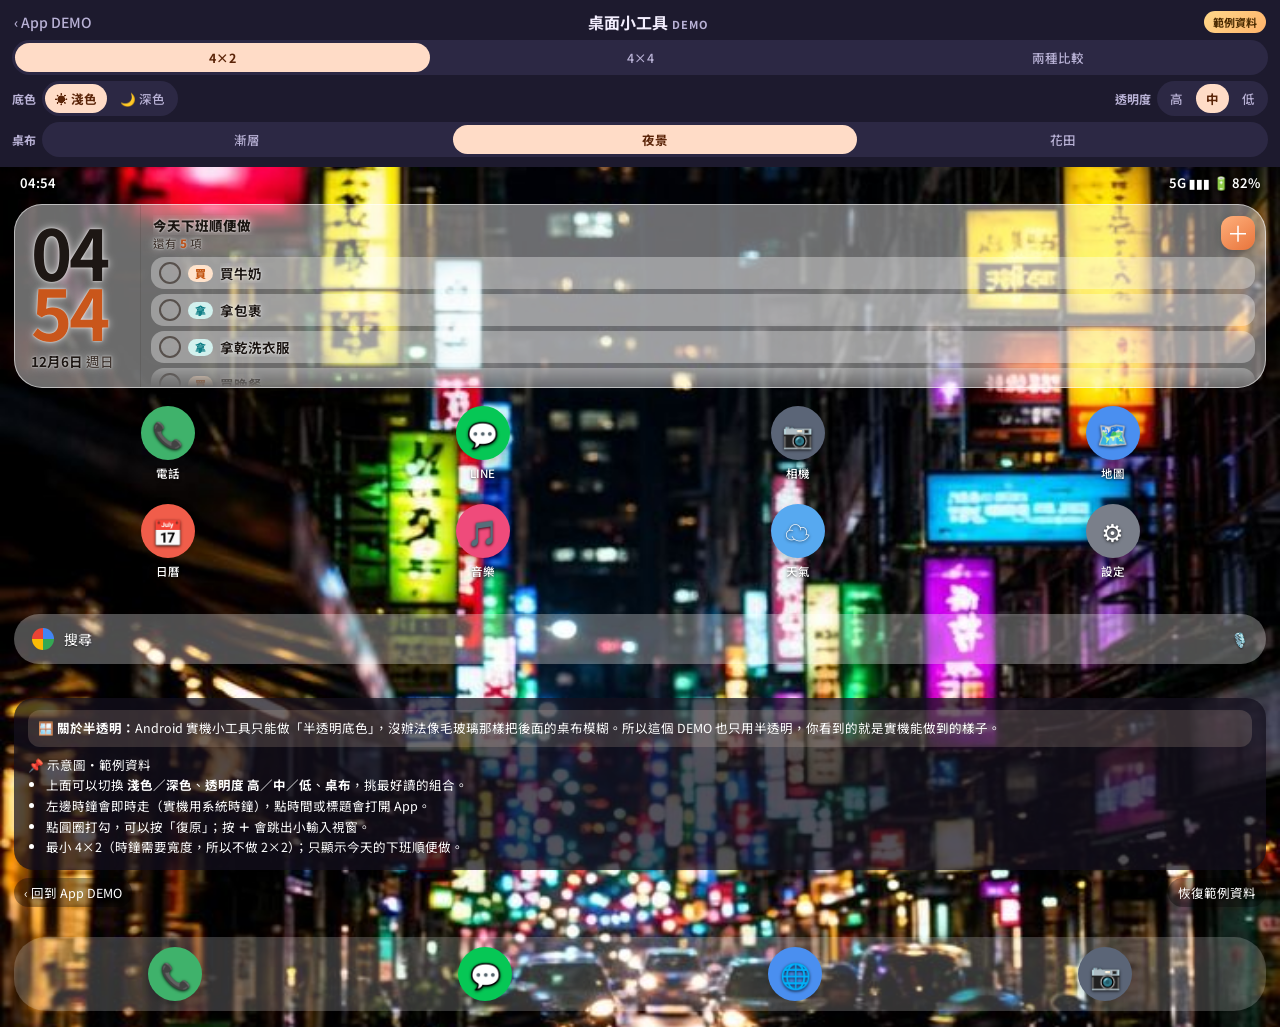
==== commit c6685032: "Widget DEMO v4: bigger stacked clock" ====
--- a/widget.html
+++ b/widget.html
@@ -9,7 +9,7 @@
 <link rel="preconnect" href="https://fonts.googleapis.com">
 <link rel="preconnect" href="https://fonts.gstatic.com" crossorigin>
 <link href="https://fonts.googleapis.com/css2?family=Noto+Sans+TC:wght@300;400;500;700;900&display=swap" rel="stylesheet">
-<link rel="stylesheet" href="widget.css?v=4">
+<link rel="stylesheet" href="widget.css?v=5">
 </head>
 <body>
 <header class="appbar">
@@ -31,6 +31,6 @@
 <main id="home" class="home"></main>
 <div id="sheet" class="sheet hidden"></div>
 <div id="toast" class="toast hidden"></div>
-<script type="module" src="widget.js?v=4"></script>
+<script type="module" src="widget.js?v=5"></script>
 </body>
 </html>
--- a/widget.css
+++ b/widget.css
@@ -62,12 +62,15 @@
 .w { display: grid; grid-template-columns: 126px 1fr; background: rgba(var(--w-rgb), var(--w-a)); border: 1px solid var(--w-line); border-radius: 28px; overflow: hidden; color: var(--ink); text-shadow: var(--shadow); transition: background .3s; }
 .w.medium { grid-column: span 4; grid-row: span 2; }
 .w.large { grid-column: span 4; grid-row: span 4; grid-template-columns: 140px 1fr; }
-.wc { border: 0; background: none; padding: 14px 4px 14px 15px; text-align: left; display: flex; flex-direction: column; justify-content: center; color: inherit; text-shadow: inherit; min-width: 0; border-right: 1px solid var(--div); }
-.wc .hm { font-size: 44px; font-weight: 300; line-height: 1; letter-spacing: -.03em; font-variant-numeric: tabular-nums; }
-.wc .md { font-size: 14px; font-weight: 700; margin-top: 8px; }
-.wc .wk { font-size: 13px; font-weight: 500; color: var(--soft); margin-top: 1px; }
+.wc { border: 0; background: none; padding: 12px 4px 12px 16px; text-align: left; display: flex; flex-direction: column; justify-content: center; color: inherit; text-shadow: inherit; min-width: 0; border-right: 1px solid var(--div); }
+.wc .hm { display: flex; flex-direction: column; font-size: 70px; font-weight: 700; line-height: .86; letter-spacing: -.05em; font-variant-numeric: tabular-nums; }
+.wc .hm span:last-child { color: var(--accent); }
+body.tint-light .wc .hm span:last-child { color: #c9561b; }
+.wc .dw { display: block; margin-top: 10px; font-size: 13.5px; font-weight: 700; white-space: nowrap; }
+.wc .wk { font-weight: 500; color: var(--soft); }
 .large .wc { justify-content: space-between; padding: 18px 6px 16px 17px; }
-.large .wc .hm { font-size: 52px; }
+.large .wc .hm { font-size: 100px; }
+.large .wc .dw { font-size: 15px; margin-top: 12px; }
 .prog { display: flex; flex-direction: column; gap: 6px; }
 .prog .pl { font-size: 12px; font-weight: 700; color: var(--soft); }
 .prog .pn { font-size: 26px; font-weight: 900; line-height: 1; }
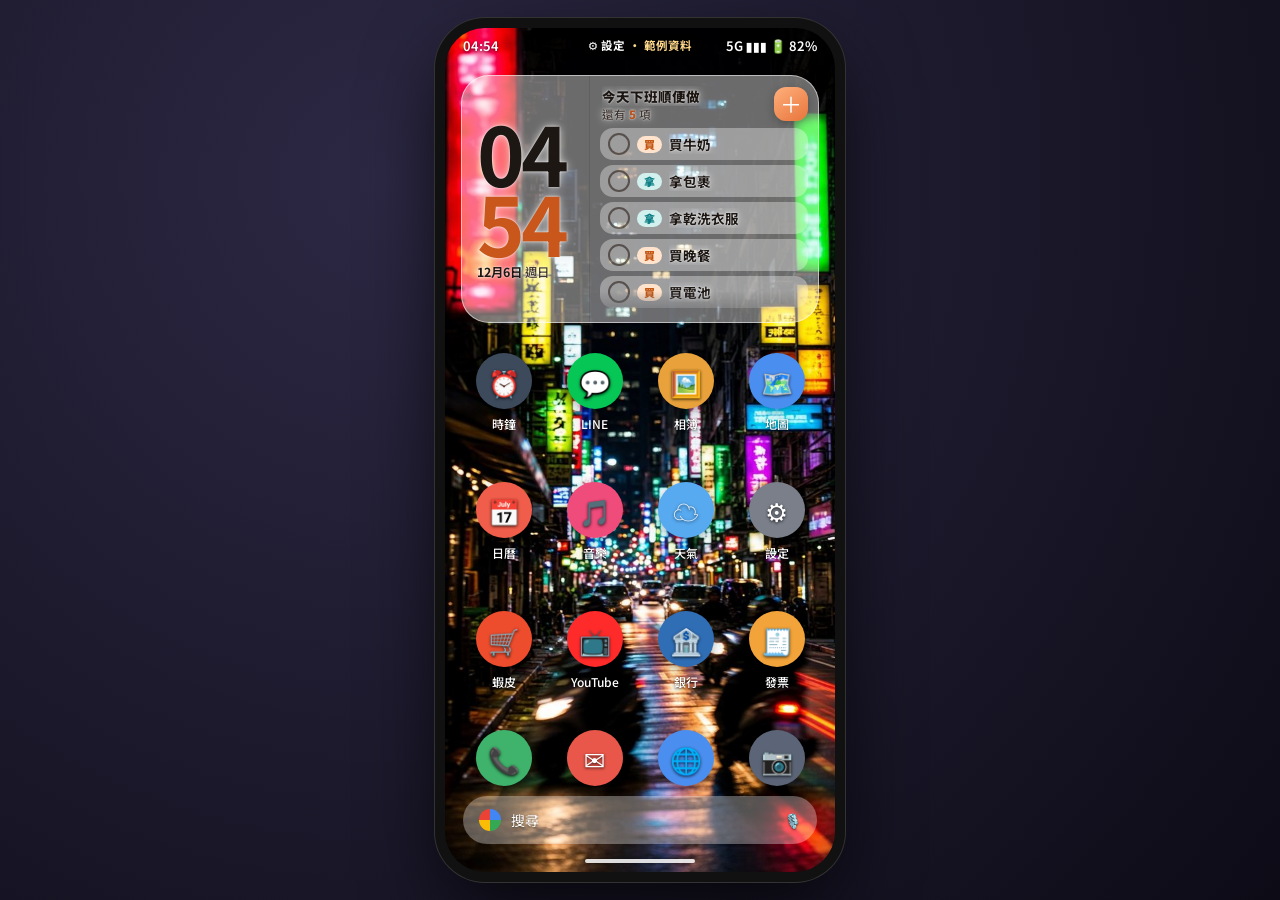
==== commit 749501b0: "Widget DEMO v5: true phone home screen layout, launcher-grid sizing, settings sheet" ====
--- a/widget.html
+++ b/widget.html
@@ -4,33 +4,19 @@
 <meta charset="utf-8">
 <meta name="viewport" content="width=device-width, initial-scale=1, viewport-fit=cover">
 <title>順便備忘 · 桌面小工具 DEMO</title>
-<meta name="theme-color" content="#1d1a2e">
+<meta name="theme-color" content="#000000">
 <link rel="icon" href="favicon.svg" type="image/svg+xml">
 <link rel="preconnect" href="https://fonts.googleapis.com">
 <link rel="preconnect" href="https://fonts.gstatic.com" crossorigin>
-<link href="https://fonts.googleapis.com/css2?family=Noto+Sans+TC:wght@300;400;500;700;900&display=swap" rel="stylesheet">
-<link rel="stylesheet" href="widget.css?v=5">
+<link href="https://fonts.googleapis.com/css2?family=Noto+Sans+TC:wght@400;500;700;900&display=swap" rel="stylesheet">
+<link rel="stylesheet" href="widget.css?v=6">
 </head>
 <body>
-<header class="appbar">
-  <a class="back" href="./" aria-label="回 App DEMO">‹ App DEMO</a>
-  <div class="ttl">桌面小工具 <small>DEMO</small></div>
-  <span class="badge">範例資料</span>
-</header>
-<div class="ctrls">
-  <nav class="seg3" data-k="size">
-    <button data-v="medium">4×2</button><button data-v="large">4×4</button><button data-v="all">兩種比較</button>
-  </nav>
-  <div class="opt"><span>底色</span>
-    <nav class="seg3" data-k="tint"><button data-v="light">☀️ 淺色</button><button data-v="dark">🌙 深色</button></nav></div>
-  <div class="opt"><span>透明度</span>
-    <nav class="seg3" data-k="alpha"><button data-v="high">高</button><button data-v="mid">中</button><button data-v="low">低</button></nav></div>
-  <div class="opt"><span>桌布</span>
-    <nav class="seg3" data-k="wall"><button data-v="grad">漸層</button><button data-v="city">夜景</button><button data-v="flowers">花田</button></nav></div>
+<div id="phone" class="phone">
+  <div id="home" style="display:contents"></div>
+  <div id="sheet" class="sheet hidden"></div>
+  <div id="toast" class="toast hidden"></div>
 </div>
-<main id="home" class="home"></main>
-<div id="sheet" class="sheet hidden"></div>
-<div id="toast" class="toast hidden"></div>
-<script type="module" src="widget.js?v=5"></script>
+<script type="module" src="widget.js?v=6"></script>
 </body>
 </html>
--- a/widget.css
+++ b/widget.css
@@ -25,52 +25,48 @@
 body.tint-dark.a-high { --w-a: .26; } body.tint-dark.a-mid { --w-a: .48; } body.tint-dark.a-low { --w-a: .72; }
 
 * { box-sizing: border-box; }
-html, body { margin: 0; min-height: 100%; }
-body { font-family: var(--font); background: var(--bar); color: var(--ink); -webkit-tap-highlight-color: transparent; -webkit-font-smoothing: antialiased; }
+html, body { margin: 0; height: 100%; overflow: hidden; }
+body { font-family: var(--font); background: #000; color: var(--ink); -webkit-tap-highlight-color: transparent; -webkit-font-smoothing: antialiased; }
 button { font: inherit; cursor: pointer; color: inherit; }
 
-/* 頂部控制 */
-.appbar { display: flex; align-items: center; gap: 8px; padding: 10px 14px 6px; color: var(--bar-ink); }
-.appbar .back { color: var(--bar-soft); text-decoration: none; font-size: 14px; font-weight: 500; }
-.appbar .ttl { flex: 1; text-align: center; font-weight: 700; font-size: 16px; }
-.appbar .ttl small { font-size: 11px; color: var(--bar-soft); letter-spacing: .1em; }
-.badge { background: linear-gradient(135deg, #ffd88a, #ffb36b); color: #4a2a00; font-size: 11px; font-weight: 700; padding: 3px 9px; border-radius: 99px; }
-.ctrls { display: flex; flex-wrap: wrap; gap: 6px 10px; padding: 0 12px 10px; justify-content: space-between; }
-.ctrls > .seg3 { width: 100%; }
-.opt { display: flex; align-items: center; gap: 6px; color: var(--bar-soft); font-size: 12px; font-weight: 700; }
-.opt:last-child { width: 100%; } .opt:last-child .seg3 { flex: 1; }
-.seg3 { display: flex; gap: 3px; padding: 3px; background: var(--pill); border-radius: 99px; }
-.seg3 button { flex: 1; border: 0; background: transparent; color: var(--bar-soft); border-radius: 99px; padding: 5px 10px; font-size: 12.5px; font-weight: 500; white-space: nowrap; transition: background .2s, color .2s; }
-.seg3 button.on { background: var(--pill-on); color: var(--pill-on-ink); font-weight: 700; }
-
-/* 假桌面 */
-.home { position: relative; min-height: calc(100vh - 150px); padding: 6px 14px 120px; overflow: hidden; background-size: cover; background-position: center; }
-.home.grad { background-image: radial-gradient(90% 55% at 15% 8%, #ffd3b5 0%, transparent 60%), radial-gradient(70% 50% at 95% 30%, #f6a6c1 0%, transparent 60%), radial-gradient(90% 60% at 10% 85%, #7fd3cf 0%, transparent 60%), linear-gradient(160deg, #f7b38f 0%, #c77bb8 45%, #5e6fd6 100%); }
-.home.city { background-image: url("wall-city.jpg"); background-color: #111; }
-.home.flowers { background-image: url("wall-flowers.jpg"); background-color: #2d4a1e; }
-.statusbar { display: flex; justify-content: space-between; color: #fff; font-size: 13px; font-weight: 600; padding: 0 6px 12px; text-shadow: 0 1px 3px #000a; }
-.grid { display: grid; grid-template-columns: repeat(4, 1fr); grid-auto-rows: 86px; gap: 12px 8px; }
-.app { display: flex; flex-direction: column; align-items: center; justify-content: center; gap: 5px; color: #fff; font-size: 11.5px; font-weight: 500; text-shadow: 0 1px 3px #000c; }
-.app i { width: 54px; height: 54px; border-radius: 50%; display: grid; place-items: center; font-style: normal; font-size: 25px; box-shadow: 0 4px 12px #0003; }
-.dock { position: absolute; left: 14px; right: 14px; bottom: 16px; display: grid; grid-template-columns: repeat(4, 1fr); padding: 10px 6px; border-radius: 32px; background: rgba(255, 255, 255, .2); }
+/* 手機桌面：手機上就是整個畫面；桌機置中成手機大小 */
+.phone { position: relative; width: 100vw; height: 100vh; height: 100dvh; overflow: hidden; display: flex; flex-direction: column; background-size: cover; background-position: center; }
+@media (min-width: 520px) and (min-height: 700px) {
+  body { background: radial-gradient(circle at 30% 20%, #2c2844, #0d0b16); display: grid; place-items: center; }
+  .phone { width: 390px; height: min(844px, calc(100vh - 32px)); border-radius: 40px; box-shadow: 0 0 0 10px #111, 0 0 0 11px #333, 0 30px 80px #000c; }
+}
+.phone.grad { background-image: radial-gradient(90% 55% at 15% 8%, #ffd3b5 0%, transparent 60%), radial-gradient(70% 50% at 95% 30%, #f6a6c1 0%, transparent 60%), radial-gradient(90% 60% at 10% 85%, #7fd3cf 0%, transparent 60%), linear-gradient(160deg, #f7b38f 0%, #c77bb8 45%, #5e6fd6 100%); }
+.phone.city { background-image: url("wall-city.jpg"); background-color: #111; }
+.phone.flowers { background-image: url("wall-flowers.jpg"); background-color: #2d4a1e; }
+.statusbar { flex: none; height: 34px; display: flex; align-items: center; justify-content: space-between; padding: 0 18px; color: #fff; font-size: 13px; font-weight: 600; text-shadow: 0 1px 3px #000a; position: relative; }
+.demo { position: absolute; left: 50%; top: 6px; transform: translateX(-50%); height: 22px; padding: 0 10px; border-radius: 99px; border: 0; background: rgba(0, 0, 0, .45); color: #fff; font-size: 11.5px; font-weight: 700; display: flex; align-items: center; gap: 4px; text-shadow: none; white-space: nowrap; }
+.demo i { font-style: normal; color: #ffd88a; }
+.grid { flex: none; margin-top: 8px; padding: 0 13px; display: grid; grid-template-columns: repeat(4, 1fr); grid-auto-rows: var(--ch, 110px); }
+.app { display: flex; flex-direction: column; align-items: center; justify-content: center; gap: 6px; color: #fff; font-size: 12px; font-weight: 500; text-shadow: 0 1px 3px #000c; min-width: 0; }
+.app i { width: var(--icon, 56px); height: var(--icon, 56px); border-radius: 50%; display: grid; place-items: center; font-style: normal; font-size: calc(var(--icon, 56px) * .46); box-shadow: 0 3px 10px #0004; }
+.app span { white-space: nowrap; }
+.spacer { flex: 1; }
+.dock { flex: none; display: grid; grid-template-columns: repeat(4, 1fr); padding: 0 13px; margin-bottom: 10px; }
 .dock .app span { display: none; }
-.search { grid-column: span 4; align-self: center; height: 50px; border-radius: 99px; background: rgba(255, 255, 255, .3); display: flex; align-items: center; padding: 0 18px; color: #fff; font-size: 14px; gap: 10px; text-shadow: 0 1px 2px #0008; }
+.search { flex: none; height: 48px; margin: 0 18px 6px; border-radius: 99px; background: rgba(255, 255, 255, .32); display: flex; align-items: center; padding: 0 16px; color: #fff; font-size: 14px; gap: 10px; text-shadow: 0 1px 2px #0008; }
 .search .g { width: 22px; height: 22px; border-radius: 50%; background: conic-gradient(#4285f4 0 25%, #34a853 0 50%, #fbbc05 0 75%, #ea4335 0); }
 .search .mic { margin-left: auto; }
+.gesture { flex: none; height: 22px; display: grid; place-items: center; }
+.gesture::before { content: ""; width: 110px; height: 4px; border-radius: 99px; background: rgba(255, 255, 255, .85); box-shadow: 0 0 4px #0006; }
 
 /* 小工具（半透明底色，不做模糊） */
-.w { display: grid; grid-template-columns: 126px 1fr; background: rgba(var(--w-rgb), var(--w-a)); border: 1px solid var(--w-line); border-radius: 28px; overflow: hidden; color: var(--ink); text-shadow: var(--shadow); transition: background .3s; }
+.w { margin: 5px 3px; container-type: size; display: grid; grid-template-columns: 36% 1fr; background: rgba(var(--w-rgb), var(--w-a)); border: 1px solid var(--w-line); border-radius: 28px; overflow: hidden; color: var(--ink); text-shadow: var(--shadow); transition: background .3s; }
 .w.medium { grid-column: span 4; grid-row: span 2; }
-.w.large { grid-column: span 4; grid-row: span 4; grid-template-columns: 140px 1fr; }
-.wc { border: 0; background: none; padding: 12px 4px 12px 16px; text-align: left; display: flex; flex-direction: column; justify-content: center; color: inherit; text-shadow: inherit; min-width: 0; border-right: 1px solid var(--div); }
-.wc .hm { display: flex; flex-direction: column; font-size: 70px; font-weight: 700; line-height: .86; letter-spacing: -.05em; font-variant-numeric: tabular-nums; }
+.w.large { grid-column: span 4; grid-row: span 4; grid-template-columns: 40% 1fr; }
+.wc { container-type: size; border: 0; background: none; padding: 10px 4px 10px 15px; text-align: left; display: flex; flex-direction: column; justify-content: center; color: inherit; text-shadow: inherit; min-width: 0; border-right: 1px solid var(--div); }
+.wc .hm { display: flex; flex-direction: column; font-size: min(76cqw, 36cqh); font-weight: 700; line-height: .86; letter-spacing: -.05em; font-variant-numeric: tabular-nums; }
 .wc .hm span:last-child { color: var(--accent); }
 body.tint-light .wc .hm span:last-child { color: #c9561b; }
-.wc .dw { display: block; margin-top: 10px; font-size: 13.5px; font-weight: 700; white-space: nowrap; }
+.wc .dw { display: block; margin-top: 6px; font-size: clamp(12px, 11.5cqw, 15px); font-weight: 700; white-space: nowrap; }
 .wc .wk { font-weight: 500; color: var(--soft); }
 .large .wc { justify-content: space-between; padding: 18px 6px 16px 17px; }
-.large .wc .hm { font-size: 100px; }
-.large .wc .dw { font-size: 15px; margin-top: 12px; }
+.large .wc .hm { font-size: min(76cqw, 26cqh); }
+.large .wc .dw { margin-top: 10px; }
 .prog { display: flex; flex-direction: column; gap: 6px; }
 .prog .pl { font-size: 12px; font-weight: 700; color: var(--soft); }
 .prog .pn { font-size: 26px; font-weight: 900; line-height: 1; }
@@ -116,16 +112,8 @@
 .large .empty svg { width: 64px; height: 64px; }
 .empty b { font-size: 13.5px; color: var(--ink); }
 
-.lbl { color: #fff; font-size: 12.5px; font-weight: 700; text-shadow: 0 1px 3px #000c; padding: 4px 4px 8px; display: flex; align-items: center; gap: 6px; }
-.lbl span { background: rgba(0, 0, 0, .35); padding: 2px 9px; border-radius: 99px; font-size: 11.5px; }
-.caption { margin: 16px 0 0; background: rgba(20, 16, 30, .72); color: #fff; border-radius: 20px; padding: 12px 14px; font-size: 12.5px; line-height: 1.65; }
-.caption .note { background: rgba(255, 220, 199, .16); border-radius: 12px; padding: 8px 10px; margin-bottom: 8px; }
-.caption ul { margin: 0; padding-left: 18px; }
-.links { display: flex; justify-content: space-between; margin-top: 8px; }
-.reset { background: rgba(0, 0, 0, .35); border: 0; color: #fff; text-decoration: none; font-size: 12.5px; padding: 5px 10px; border-radius: 99px; }
-
 /* 新增：底部面板 */
-.sheet { position: fixed; inset: 0; background: rgba(20, 10, 30, .45); display: flex; align-items: flex-end; justify-content: center; z-index: 20; animation: fade .25s; }
+.sheet { position: absolute; inset: 0; background: rgba(20, 10, 30, .45); display: flex; align-items: flex-end; justify-content: center; z-index: 20; animation: fade .25s; }
 .sheet.hidden, .toast.hidden { display: none; }
 @keyframes fade { from { opacity: 0; } }
 .dlg { width: 100%; max-width: 480px; background: var(--sheet); color: var(--s-ink); border-radius: 28px 28px 0 0; padding: 10px 18px 22px; box-shadow: 0 -10px 40px rgba(0, 0, 0, .3); animation: up .32s cubic-bezier(.2, .8, .2, 1); }
@@ -152,7 +140,23 @@
 .acts .cancel { background: var(--field); color: var(--s-soft); }
 .acts .ok { flex: 1; background: linear-gradient(145deg, var(--accent-2), var(--accent)); color: #fff; }
 .acts .ok:disabled { opacity: .45; }
-.toast { position: fixed; left: 50%; bottom: 28px; transform: translateX(-50%); background: #2b2635; color: #fff; padding: 11px 16px; border-radius: 16px; font-size: 13.5px; z-index: 30; display: flex; gap: 14px; align-items: center; max-width: 92vw; box-shadow: 0 8px 24px #0006; white-space: nowrap; animation: toastIn .3s; }
+.toast { position: absolute; left: 50%; bottom: 150px; transform: translateX(-50%); background: #2b2635; color: #fff; padding: 11px 16px; border-radius: 16px; font-size: 13.5px; z-index: 30; display: flex; gap: 14px; align-items: center; max-width: 92vw; box-shadow: 0 8px 24px #0006; white-space: nowrap; animation: toastIn .3s; }
 @keyframes toastIn { from { opacity: 0; transform: translate(-50%, 12px); } }
 .toast button { background: none; border: 0; color: #ffb07c; font-weight: 700; padding: 0; }
 .toast a { color: #ffb07c; font-weight: 700; text-decoration: none; }
+
+/* DEMO 設定面板 */
+.sheet { position: absolute; }
+.set h3 { display: flex; align-items: center; gap: 8px; }
+.set .badge { background: linear-gradient(135deg, #ffd88a, #ffb36b); color: #4a2a00; font-size: 11px; font-weight: 700; padding: 3px 9px; border-radius: 99px; }
+.set .row2 { display: flex; align-items: center; gap: 10px; margin-bottom: 10px; }
+.set .row2 > span { width: 52px; flex: none; font-size: 13px; font-weight: 700; color: var(--s-soft); }
+.set .seg { flex: 1; margin: 0; }
+.set .seg button { font-size: 13.5px; }
+.set .seg button.on { background: var(--accent); color: #fff; }
+.set .info { font-size: 12.5px; line-height: 1.6; color: var(--s-soft); background: var(--field); border-radius: 14px; padding: 10px 12px; margin: 6px 0 12px; max-height: 26vh; overflow-y: auto; }
+.set .info b { color: var(--s-ink); }
+.set .info ul { margin: 6px 0 0; padding-left: 18px; }
+.set .links { display: flex; gap: 8px; margin-bottom: 12px; }
+.set .links a, .set .links button { flex: 1; text-align: center; border: 1px solid var(--chip-line); background: var(--chip); color: var(--s-ink); border-radius: 99px; padding: 9px 0; font-size: 13px; font-weight: 700; text-decoration: none; }
+.dlg { max-height: 92%; overflow-y: auto; }
